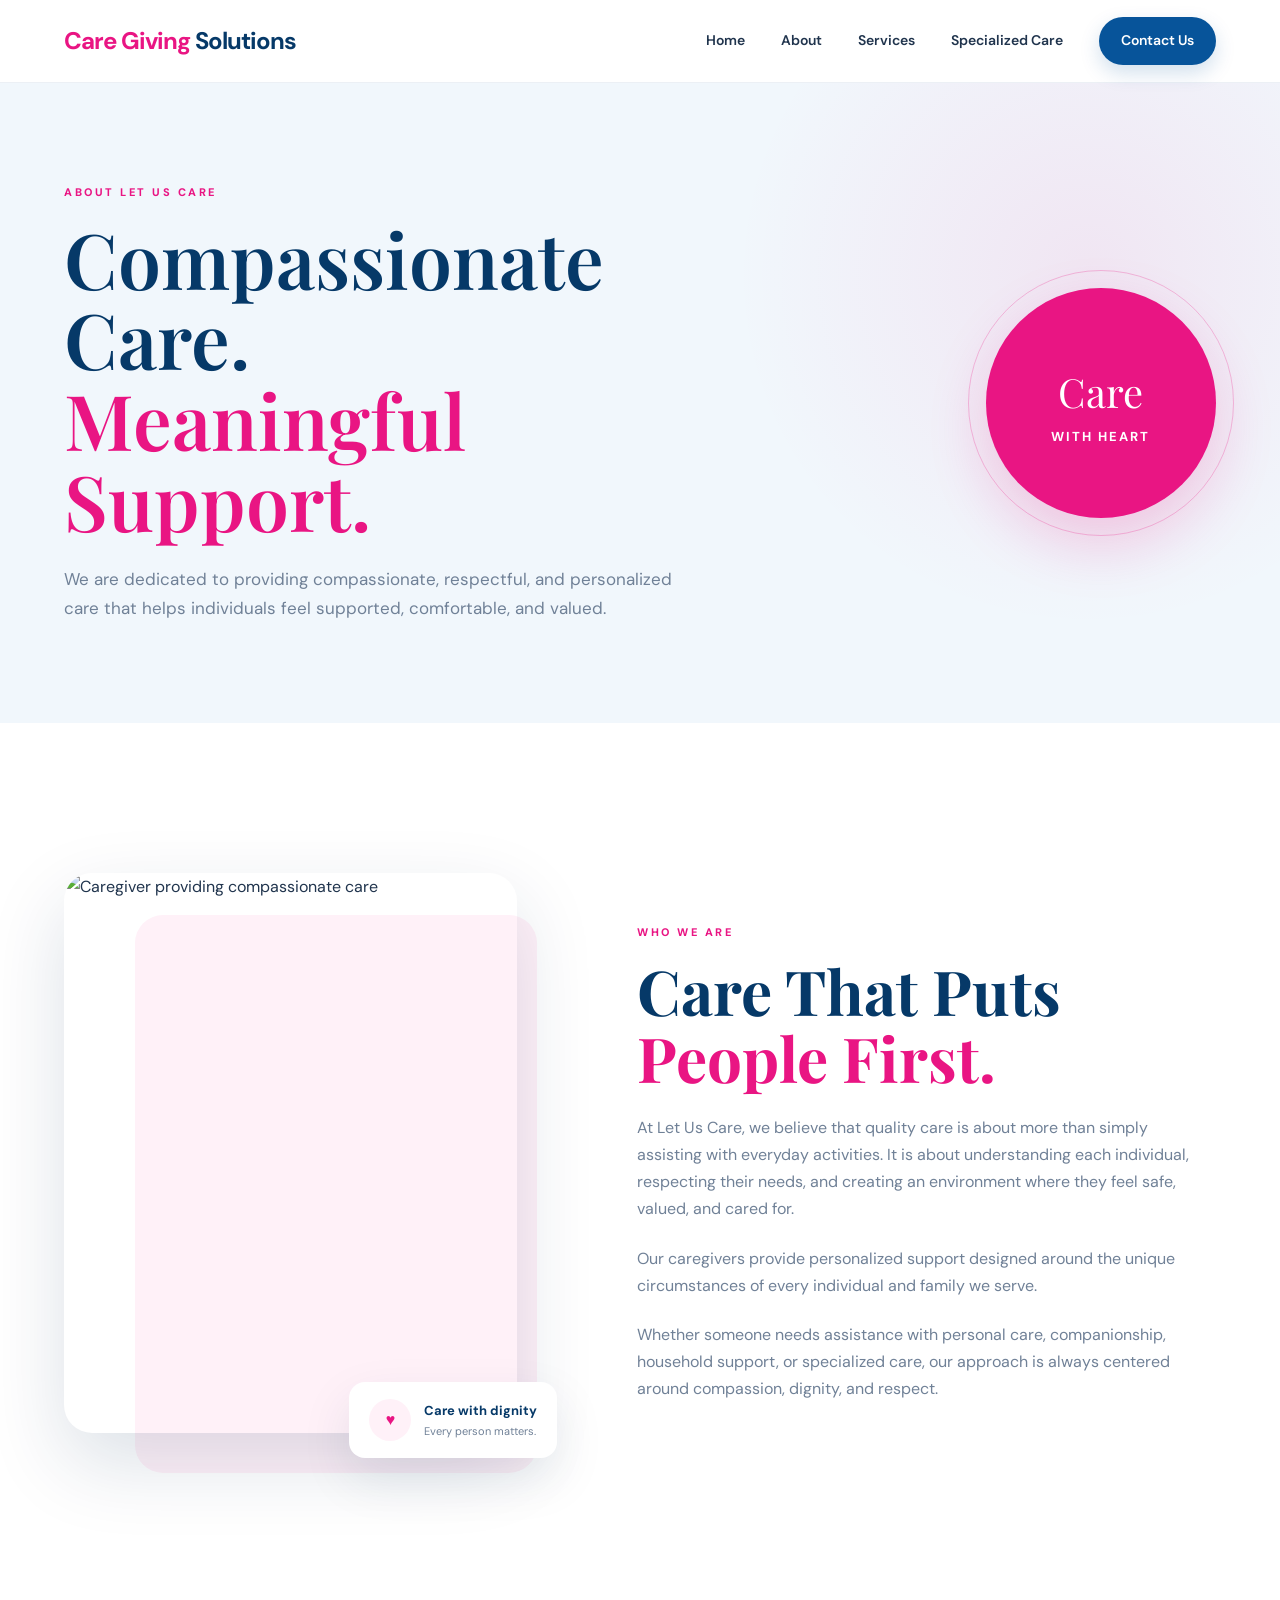
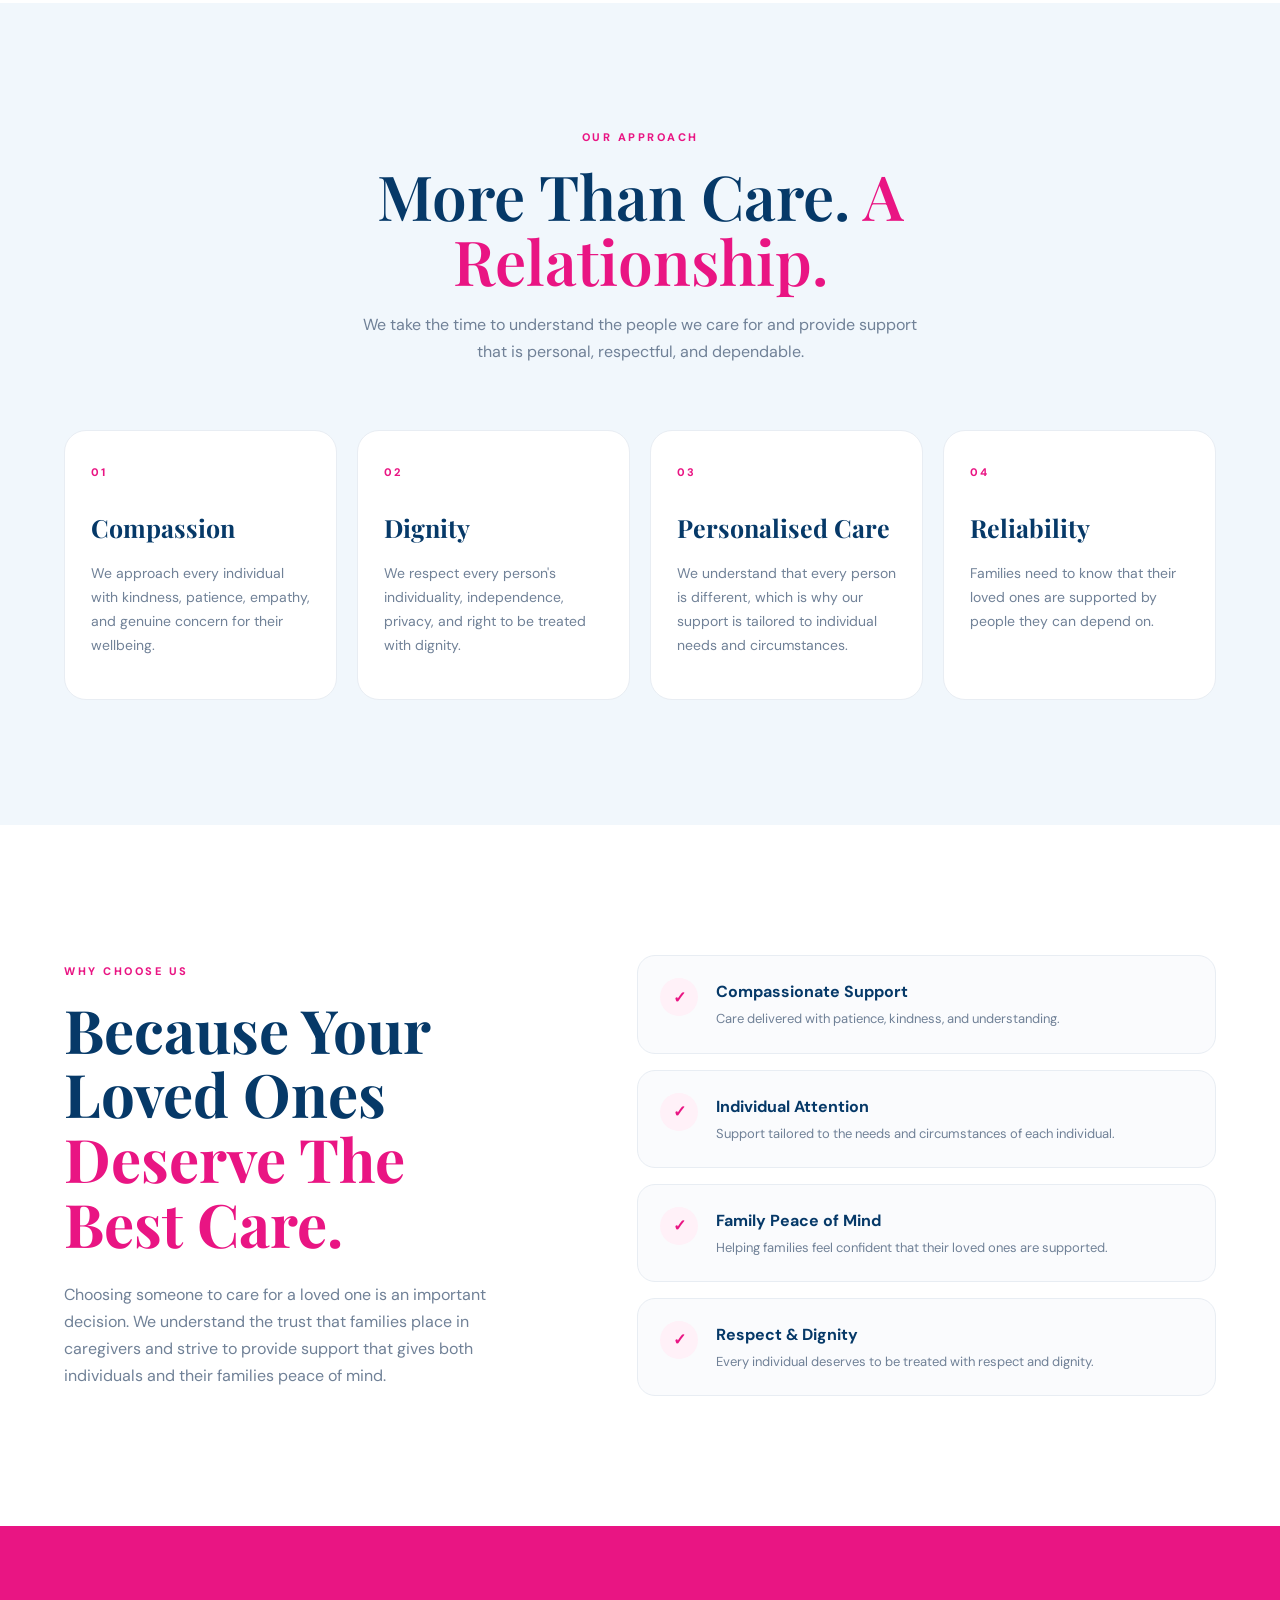
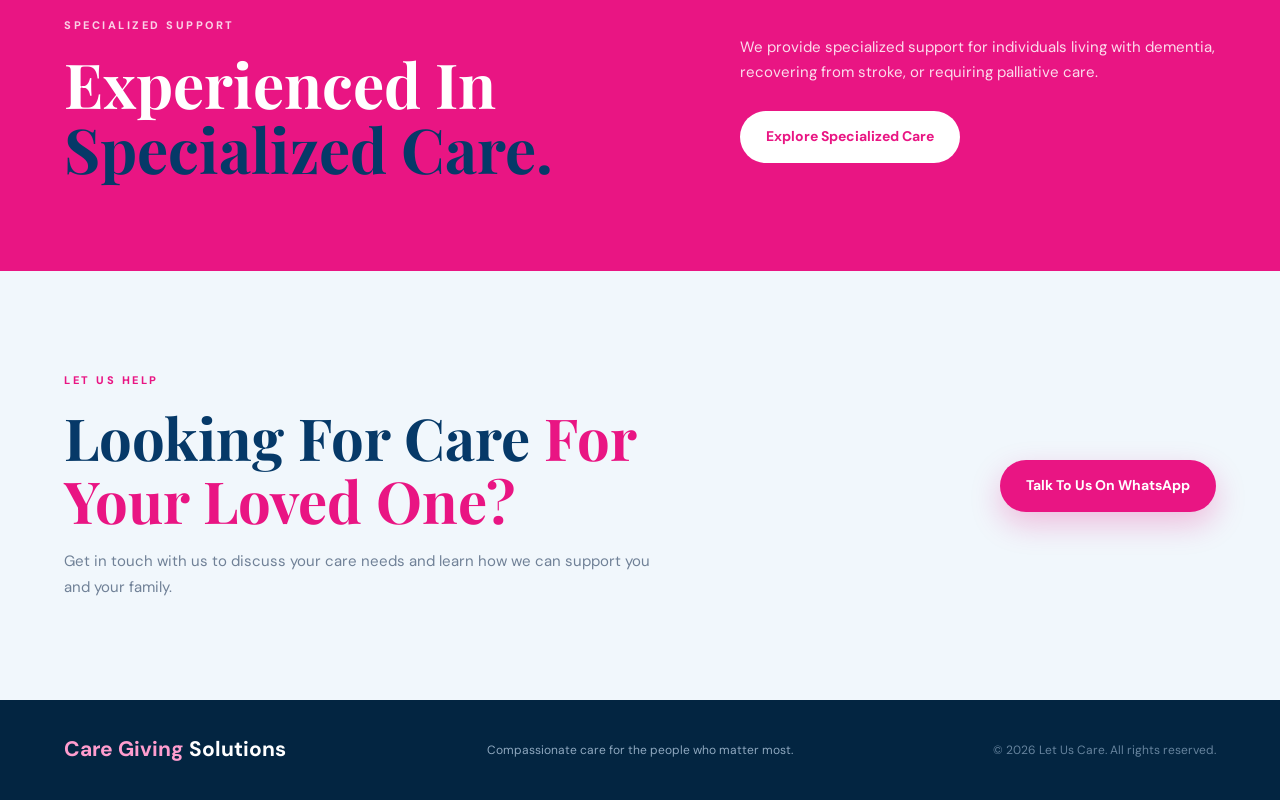
==== about.html @ 6cc299e1 "initial publish or create" ====
<!DOCTYPE html>

<html lang="en">

<head>
    <meta charset="UTF-8">
    <meta name="viewport" content="width=device-width, initial-scale=1.0">
    <title>About Us | Let Us Care</title>

    <meta name="description"
        content="Learn more about Let Us Care and our compassionate approach to caregiver services in Ballito and surrounding areas.">

    <link rel="stylesheet" href="style.css">

</head>

<body>
    <header class="navbar">
        <div class="container nav-container">
    
            <a href="#" class="logo">
                <span>Care Giving</span> Solutions
            </a>
            <nav class="nav-links">
                <a href="index.html">Home</a>
                <a href="about.html">About</a>
                <a href="services.html">Services</a>
                <a href="#specialized-care">Specialized Care</a>
                <a href="#contact" class="nav-contact">Contact Us</a>
            </nav>
        </div>
    </header>


    <main>

        <section class="page-hero">

            <div class="container page-hero-container">

                <div class="page-hero-content">

                    <p class="section-label">
                        ABOUT LET US CARE
                    </p>

                    <h1>
                        Compassionate Care.
                        <span>Meaningful Support.</span>
                    </h1>

                    <p>
                        We are dedicated to providing compassionate,
                        respectful, and personalized care that helps
                        individuals feel supported, comfortable, and valued.
                    </p>

                </div>

                <div class="page-hero-accent">
                    <span>Care</span>
                    <strong>With Heart</strong>
                </div>

            </div>

        </section>


        <section class="about-story">

            <div class="container about-story-container">

                <div class="about-story-image">

                    <div class="about-image-decoration"></div>

                    <img src="images/caregiver.jpg" alt="Caregiver providing compassionate care">

                    <div class="about-image-card">
                        <span>♥</span>

                        <div>
                            <strong>Care with dignity</strong>
                            <small>Every person matters.</small>
                        </div>
                    </div>

                </div>


                <div class="about-story-content">

                    <p class="section-label">
                        WHO WE ARE
                    </p>

                    <h2>
                        Care That Puts
                        <span>People First.</span>
                    </h2>

                    <p>
                        At Let Us Care, we believe that quality care is about
                        more than simply assisting with everyday activities.
                        It is about understanding each individual, respecting
                        their needs, and creating an environment where they
                        feel safe, valued, and cared for.
                    </p>

                    <p>
                        Our caregivers provide personalized support designed
                        around the unique circumstances of every individual
                        and family we serve.
                    </p>

                    <p>
                        Whether someone needs assistance with personal care,
                        companionship, household support, or specialized
                        care, our approach is always centered around
                        compassion, dignity, and respect.
                    </p>

                </div>

            </div>

        </section>


        <section class="care-approach">

            <div class="container">

                <div class="section-title">

                    <p class="section-label">
                        OUR APPROACH
                    </p>

                    <h2>
                        More Than Care.
                        <span>A Relationship.</span>
                    </h2>

                    <p>
                        We take the time to understand the people we care for
                        and provide support that is personal, respectful, and
                        dependable.
                    </p>

                </div>


                <div class="values-grid">

                    <article class="value-card">

                        <div class="value-number">
                            01
                        </div>

                        <h3>
                            Compassion
                        </h3>

                        <p>
                            We approach every individual with kindness,
                            patience, empathy, and genuine concern for
                            their wellbeing.
                        </p>

                    </article>


                    <article class="value-card">

                        <div class="value-number">
                            02
                        </div>

                        <h3>
                            Dignity
                        </h3>

                        <p>
                            We respect every person's individuality,
                            independence, privacy, and right to be treated
                            with dignity.
                        </p>

                    </article>


                    <article class="value-card">

                        <div class="value-number">
                            03
                        </div>

                        <h3>
                            Personalised Care
                        </h3>

                        <p>
                            We understand that every person is different,
                            which is why our support is tailored to
                            individual needs and circumstances.
                        </p>

                    </article>


                    <article class="value-card">

                        <div class="value-number">
                            04
                        </div>

                        <h3>
                            Reliability
                        </h3>

                        <p>
                            Families need to know that their loved ones
                            are supported by people they can depend on.
                        </p>

                    </article>

                </div>

            </div>

        </section>


        <section class="why-us">

            <div class="container why-us-container">

                <div class="why-us-content">

                    <p class="section-label">
                        WHY CHOOSE US
                    </p>

                    <h2>
                        Because Your Loved Ones
                        <span>Deserve The Best Care.</span>
                    </h2>

                    <p>
                        Choosing someone to care for a loved one is an
                        important decision. We understand the trust that
                        families place in caregivers and strive to provide
                        support that gives both individuals and their
                        families peace of mind.
                    </p>

                </div>


                <div class="benefits-list">

                    <div class="benefit-item">

                        <span class="benefit-check">✓</span>

                        <div>
                            <h3>
                                Compassionate Support
                            </h3>

                            <p>
                                Care delivered with patience, kindness,
                                and understanding.
                            </p>
                        </div>

                    </div>


                    <div class="benefit-item">

                        <span class="benefit-check">✓</span>

                        <div>
                            <h3>
                                Individual Attention
                            </h3>

                            <p>
                                Support tailored to the needs and
                                circumstances of each individual.
                            </p>
                        </div>

                    </div>


                    <div class="benefit-item">

                        <span class="benefit-check">✓</span>

                        <div>
                            <h3>
                                Family Peace of Mind
                            </h3>

                            <p>
                                Helping families feel confident that
                                their loved ones are supported.
                            </p>
                        </div>

                    </div>


                    <div class="benefit-item">

                        <span class="benefit-check">✓</span>

                        <div>
                            <h3>
                                Respect & Dignity
                            </h3>

                            <p>
                                Every individual deserves to be treated
                                with respect and dignity.
                            </p>
                        </div>

                    </div>

                </div>

            </div>

        </section>


        <section class="about-specialized">

            <div class="container about-specialized-container">

                <div>

                    <p class="section-label">
                        SPECIALIZED SUPPORT
                    </p>

                    <h2>
                        Experienced In
                        <span>Specialized Care.</span>
                    </h2>

                </div>

                <div>

                    <p>
                        We provide specialized support for individuals
                        living with dementia, recovering from stroke,
                        or requiring palliative care.
                    </p>

                    <a href="specialized-care.html" class="btn btn-primary">
                        Explore Specialized Care
                    </a>

                </div>

            </div>

        </section>


        <section class="about-cta">

            <div class="container about-cta-container">

                <div>

                    <p class="section-label">
                        LET US HELP
                    </p>

                    <h2>
                        Looking For Care
                        <span>For Your Loved One?</span>
                    </h2>

                    <p>
                        Get in touch with us to discuss your care needs
                        and learn how we can support you and your family.
                    </p>

                </div>

                <a href="https://wa.me/277604362091" class="btn btn-primary" target="_blank" rel="noopener noreferrer">
                    Talk To Us On WhatsApp
                </a>

            </div>

        </section>

    </main>


    <footer class="footer">

        <div class="container footer-container">

            <div class="footer-logo">
                <span>Care Giving</span> Solutions
            </div>

            <p>
                Compassionate care for the people who matter most.
            </p>

            <p class="copyright">
                © 2026 Let Us Care. All rights reserved.
            </p>

        </div>

    </footer>

</body>

</html>
---- style.css ----
@import url('https://fonts.googleapis.com/css2?family=DM+Sans:wght@400;500;600;700&family=Playfair+Display:wght@500;600;700&display=swap');

:root {
--pink: #e91583;
--pink-dark: #c90d6c;
--pink-soft: #fff1f8;
--blue: #07549a;
--blue-dark: #063968;
--blue-deep: #042d52;
--blue-soft: #f1f7fc;
--white: #ffffff;
--off-white: #fafbfd;
--text: #20344d;
--muted: #708197;
--border: #e8edf3;
--shadow-sm: 0 10px 30px rgba(4, 45, 82, 0.07);
--shadow-md: 0 20px 50px rgba(4, 45, 82, 0.10);
--shadow-lg: 0 30px 80px rgba(4, 45, 82, 0.14);
}

* {
  margin: 0;
  padding: 0;
  box-sizing: border-box;
  }

html {
scroll-behavior: smooth;
}

body {
font-family: "DM Sans", sans-serif;
background: var(--white);
color: var(--text);
line-height: 1.7;
overflow-x: hidden;
}

a {
color: inherit;
text-decoration: none;
}

img {
display: block;
width: 100%;
}

.container {
width: min(1180px, 90%);
margin: auto;
}

.navbar {
position: sticky;
top: 0;
z-index: 1000;
background: rgba(255, 255, 255, 0.94);
backdrop-filter: blur(18px);
-webkit-backdrop-filter: blur(18px);
border-bottom: 1px solid rgba(232, 237, 243, 0.8);
}

.nav-container {
height: 82px;
display: flex;
align-items: center;
justify-content: space-between;
}

.logo {
font-size: 24px;
font-weight: 700;
letter-spacing: -1px;
color: var(--blue-dark);
}

.logo span {
color: var(--pink);
}

.nav-links {
display: flex;
align-items: center;
gap: 36px;
}

.nav-links a {
position: relative;
font-size: 14px;
font-weight: 600;
color: var(--text);
transition: 0.3s ease;
}

.nav-links a:not(.nav-contact)::after {
content: "";
position: absolute;
left: 0;
bottom: -7px;
width: 0;
height: 2px;
background: var(--pink);
transition: width 0.3s ease;
}

.nav-links a:not(.nav-contact):hover {
color: var(--pink);
}

.nav-links a:not(.nav-contact):hover::after {
width: 100%;
}

.nav-contact {
padding: 12px 22px;
color: var(--white) !important;
background: var(--blue);
border-radius: 50px;
box-shadow: 0 8px 20px rgba(7, 84, 154, 0.18);
transition: 0.3s ease;
}

.nav-contact:hover {
background: var(--pink);
transform: translateY(-2px);
}

.hero {
position: relative;
padding: 105px 0 125px;
background:
radial-gradient(
circle at 85% 20%,
rgba(233, 21, 131, 0.07),
transparent 30%
),
linear-gradient(
135deg,
#ffffff 0%,
#ffffff 60%,
#f7fbff 100%
);
overflow: hidden;
}

.hero::before {
content: "";
position: absolute;
width: 500px;
height: 500px;
right: -250px;
top: 100px;
border-radius: 50%;
border: 1px solid rgba(7, 84, 154, 0.08);
}

.hero-container {
display: grid;
grid-template-columns: 1.02fr 0.98fr;
align-items: center;
gap: 85px;
}

.hero-label {
display: inline-flex;
align-items: center;
gap: 10px;
margin-bottom: 25px;
color: var(--pink);
font-size: 11px;
font-weight: 700;
letter-spacing: 2.5px;
}

.hero-label::before {
content: "";
width: 35px;
height: 2px;
background: var(--pink);
}

.hero h1 {
font-family: "Playfair Display", serif;
font-size: clamp(70px, 8vw, 105px);
font-weight: 600;
line-height: 0.92;
letter-spacing: -4px;
color: var(--blue-dark);
}

.hero h1 span {
color: var(--pink);
}

.hero h2 {
margin-top: 22px;
font-size: clamp(24px, 3vw, 38px);
font-weight: 600;
line-height: 1.15;
letter-spacing: 1px;
color: var(--blue);
}

.hero-description {
max-width: 560px;
margin-top: 28px;
font-size: 17px;
color: var(--muted);
}

.specialized-intro {
max-width: 600px;
margin-top: 20px;
font-size: 16px;
color: var(--blue);
}

.specialized-intro strong {
color: var(--pink);
}

.hero-buttons {
display: flex;
align-items: center;
gap: 14px;
margin-top: 34px;
}

.btn {
display: inline-flex;
align-items: center;
justify-content: center;
min-height: 52px;
padding: 0 26px;
border-radius: 50px;
font-size: 14px;
font-weight: 700;
transition: all 0.3s ease;
}

.btn-primary {
color: var(--white);
background: var(--pink);
box-shadow: 0 12px 30px rgba(233, 21, 131, 0.25);
}

.btn-primary:hover {
background: var(--pink-dark);
transform: translateY(-3px);
box-shadow: 0 18px 35px rgba(233, 21, 131, 0.28);
}

.btn-secondary {
color: var(--blue);
border: 1px solid rgba(7, 84, 154, 0.25);
background: rgba(255, 255, 255, 0.8);
}

.btn-secondary:hover {
color: var(--white);
background: var(--blue);
border-color: var(--blue);
transform: translateY(-3px);
}

.hero-image {
position: relative;
padding: 15px 15px 45px 35px;
}

.hero-image::before {
content: "";
position: absolute;
right: -15px;
bottom: 5px;
width: 85%;
height: 90%;
border-radius: 35px;
background: var(--pink-soft);
z-index: 0;
}

.hero-image::after {
content: "";
position: absolute;
left: 5px;
top: 20px;
width: 100px;
height: 100px;
border-radius: 50%;
border: 20px solid rgba(7, 84, 154, 0.08);
z-index: 0;
}

.hero-image img {
position: relative;
z-index: 2;
height: 570px;
object-fit: cover;
border-radius: 28px;
box-shadow: var(--shadow-lg);
}

.experience-card {
position: absolute;
z-index: 5;
left: -5px;
bottom: 15px;
display: flex;
align-items: center;
gap: 14px;
padding: 18px 22px;
background: rgba(255, 255, 255, 0.97);
border-radius: 16px;
box-shadow: var(--shadow-md);
border: 1px solid rgba(255, 255, 255, 0.8);
}

.experience-card .heart {
width: 44px;
height: 44px;
display: flex;
align-items: center;
justify-content: center;
border-radius: 50%;
color: var(--pink);
background: var(--pink-soft);
font-size: 18px;
}

.experience-card strong {
display: block;
color: var(--blue-dark);
font-size: 14px;
}

.experience-card small {
display: block;
color: var(--muted);
font-size: 12px;
}

.about {
padding: 125px 0;
background: var(--white);
}

.about-container {
display: grid;
grid-template-columns: 0.9fr 1.1fr;
gap: 100px;
align-items: center;
}

.section-label {
margin-bottom: 16px;
color: var(--pink);
font-size: 11px;
font-weight: 800;
letter-spacing: 2.5px;
}

.about h2 {
max-width: 500px;
font-family: "Playfair Display", serif;
font-size: clamp(38px, 4vw, 57px);
font-weight: 600;
line-height: 1.12;
color: var(--blue-dark);
}

.about h2 span {
color: var(--pink);
}

.about-text {
position: relative;
padding-left: 40px;
font-size: 17px;
color: var(--muted);
}

.about-text::before {
content: "";
position: absolute;
left: 0;
top: 5px;
width: 3px;
height: 90px;
border-radius: 5px;
background: linear-gradient(
var(--pink),
var(--blue)
);
}

.about-text p + p {
margin-top: 22px;
}

.services {
padding: 125px 0;
background: var(--blue-soft);
}

.section-title {
max-width: 680px;
margin: 0 auto 65px;
text-align: center;
}

.section-title h2 {
font-family: "Playfair Display", serif;
font-size: clamp(42px, 5vw, 62px);
font-weight: 600;
line-height: 1.05;
color: var(--blue-dark);
}

.section-title h2 span {
color: var(--pink);
}

.section-title > p:last-child {
max-width: 560px;
margin: 18px auto 0;
color: var(--muted);
}

.services-grid {
display: grid;
grid-template-columns: repeat(4, 1fr);
gap: 20px;
}

.service-card {
position: relative;
min-height: 300px;
padding: 34px 28px;
background: var(--white);
border-radius: 22px;
border: 1px solid var(--border);
overflow: hidden;
transition:
transform 0.35s ease,
box-shadow 0.35s ease;
}

.service-card::before {
content: "";
position: absolute;
left: 0;
top: 0;
width: 100%;
height: 4px;
background: var(--blue);
transform: scaleX(0);
transform-origin: left;
transition: transform 0.35s ease;
}

.service-card:hover {
transform: translateY(-8px);
box-shadow: var(--shadow-md);
}

.service-card:hover::before {
transform: scaleX(1);
}

.service-card.featured {
background: var(--blue-dark);
border-color: var(--blue-dark);
}

.service-card.featured::before {
background: var(--pink);
transform: scaleX(1);
}

.service-icon {
width: 48px;
height: 48px;
display: flex;
align-items: center;
justify-content: center;
margin-bottom: 25px;
border-radius: 14px;
background: var(--pink-soft);
color: var(--pink);
font-size: 19px;
font-weight: 800;
}

.service-card h3 {
margin-bottom: 14px;
font-size: 19px;
line-height: 1.3;
color: var(--blue);
}

.service-card.featured h3 {
color: var(--white);
}

.service-card p {
color: var(--muted);
font-size: 14px;
}

.service-card.featured p {
color: #cbd9e8;
}

.specialized-care {
padding: 130px 0;
background: var(--white);
}

.specialized-header {
max-width: 750px;
margin-bottom: 65px;
}

.specialized-header h2 {
font-family: "Playfair Display", serif;
font-size: clamp(48px, 6vw, 76px);
font-weight: 600;
line-height: 1;
color: var(--blue-dark);
}

.specialized-header h2 span {
color: var(--pink);
}

.specialized-header > p:last-child {
max-width: 600px;
margin-top: 18px;
color: var(--muted);
font-size: 16px;
}

.specialized-grid {
display: grid;
grid-template-columns: repeat(3, 1fr);
gap: 24px;
}

.specialized-card {
position: relative;
padding: 38px;
min-height: 310px;
border-radius: 24px;
background: var(--off-white);
border: 1px solid var(--border);
overflow: hidden;
transition: all 0.35s ease;
}

.specialized-card::after {
content: "";
position: absolute;
right: -70px;
bottom: -70px;
width: 150px;
height: 150px;
border-radius: 50%;
background: var(--pink-soft);
transition: 0.4s ease;
}

.specialized-card:hover {
transform: translateY(-8px);
background: var(--white);
border-color: rgba(233, 21, 131, 0.2);
box-shadow: var(--shadow-md);
}

.specialized-card:hover::after {
transform: scale(1.5);
}

.specialized-number {
position: relative;
z-index: 2;
margin-bottom: 30px;
color: var(--pink);
font-size: 11px;
font-weight: 800;
letter-spacing: 2px;
}

.specialized-card h3 {
position: relative;
z-index: 2;
margin-bottom: 15px;
font-family: "Playfair Display", serif;
font-size: 29px;
font-weight: 600;
color: var(--blue-dark);
}

.specialized-card p {
position: relative;
z-index: 2;
color: var(--muted);
font-size: 14px;
}

.service-area {
position: relative;
padding: 80px 0;
color: var(--white);
background: var(--pink);
overflow: hidden;
}

.service-area::before {
content: "";
position: absolute;
width: 450px;
height: 450px;
right: -180px;
top: -220px;
border-radius: 50%;
border: 1px solid rgba(255, 255, 255, 0.2);
}

.service-area-container {
position: relative;
z-index: 2;
display: flex;
align-items: center;
justify-content: space-between;
gap: 60px;
}

.service-area .section-label {
color: rgba(255, 255, 255, 0.8);
}

.service-area h2 {
font-family: "Playfair Display", serif;
font-size: clamp(42px, 5vw, 60px);
font-weight: 600;
line-height: 1;
}

.service-area h2 span {
color: var(--blue-dark);
}

.area-content {
display: flex;
align-items: center;
gap: 20px;
max-width: 540px;
}

.location-icon {
width: 58px;
height: 58px;
flex-shrink: 0;
display: flex;
align-items: center;
justify-content: center;
border-radius: 50%;
color: var(--pink);
background: var(--white);
font-size: 18px;
}

.area-content h3 {
font-size: 20px;
font-weight: 700;
}

.area-content p {
margin-top: 5px;
color: rgba(255, 255, 255, 0.82);
font-size: 14px;
}

.contact {
position: relative;
padding: 130px 0;
color: var(--white);
background:
radial-gradient(
circle at 90% 20%,
rgba(233, 21, 131, 0.15),
transparent 30%
),
var(--blue-dark);
overflow: hidden;
}

.contact::before {
content: "";
position: absolute;
width: 500px;
height: 500px;
left: -300px;
bottom: -300px;
border-radius: 50%;
border: 1px solid rgba(255, 255, 255, 0.08);
}

.contact-container {
position: relative;
z-index: 2;
display: grid;
grid-template-columns: 1fr 0.75fr;
gap: 100px;
align-items: center;
}

.contact .section-label {
color: #ff9dce;
}

.contact h2 {
max-width: 650px;
font-family: "Playfair Display", serif;
font-size: clamp(42px, 5vw, 68px);
font-weight: 600;
line-height: 1.05;
}

.contact h2 span {
color: #ff9dce;
}

.contact-content > p:last-child {
max-width: 560px;
margin-top: 24px;
color: #cbd9e8;
font-size: 16px;
}

.contact-details {
display: flex;
flex-direction: column;
gap: 14px;
}

.contact-item {
display: flex;
align-items: center;
gap: 18px;
padding: 20px;
border: 1px solid rgba(255, 255, 255, 0.12);
border-radius: 18px;
background: rgba(255, 255, 255, 0.05);
transition: all 0.3s ease;
}

.contact-item:hover {
background: rgba(255, 255, 255, 0.1);
transform: translateX(6px);
border-color: rgba(255, 255, 255, 0.2);
}

.contact-icon {
width: 48px;
height: 48px;
display: flex;
align-items: center;
justify-content: center;
flex-shrink: 0;
border-radius: 50%;
background: var(--pink);
color: var(--white);
font-size: 12px;
font-weight: 800;
}

.contact-item small {
display: block;
color: #94abc1;
font-size: 11px;
text-transform: uppercase;
letter-spacing: 1px;
}

.contact-item strong {
display: block;
margin-top: 3px;
color: var(--white);
font-size: 15px;
}

.footer {
padding: 32px 0;
background: #032541;
color: #8fa8bf;
}

.footer-container {
display: flex;
align-items: center;
justify-content: space-between;
gap: 20px;
flex-wrap: wrap;
}

.footer-logo {
font-size: 21px;
font-weight: 700;
color: var(--white);
}

.footer-logo span {
color: #ff9dce;
}

.footer p {
font-size: 12px;
}

.copyright {
color: #66839d;
}

@media (max-width: 1050px) {
.hero-container {
    grid-template-columns: 1fr;
    gap: 70px;
}

.hero-content {
    max-width: 760px;
}

.hero-image {
    max-width: 680px;
}

.services-grid {
    grid-template-columns: repeat(2, 1fr);
}

.contact-container {
    grid-template-columns: 1fr;
    gap: 55px;
}
}

@media (max-width: 700px) {
.container {
    width: 92%;
}

.nav-container {
    height: 72px;
}

.nav-links {
    display: none;
}

.hero {
    padding: 70px 0 85px;
}

.hero h1 {
    font-size: 62px;
    letter-spacing: -3px;
}

.hero h2 {
    font-size: 25px;
}

.hero-description {
    font-size: 15px;
}

.specialized-intro {
    font-size: 14px;
}

.hero-buttons {
    flex-direction: column;
    align-items: stretch;
}

.btn {
    width: 100%;
}

.hero-image {
    padding: 10px 8px 35px;
}

.hero-image img {
    height: 410px;
    border-radius: 22px;
}

.hero-image::before {
    right: -5px;
    bottom: 0;
}

.experience-card {
    left: 10px;
    bottom: 5px;
}

.about,
.services,
.specialized-care {
    padding: 85px 0;
}

.about-container {
    grid-template-columns: 1fr;
    gap: 40px;
}

.about-text {
    padding-left: 25px;
    font-size: 15px;
}

.services-grid {
    grid-template-columns: 1fr;
}

.service-card {
    min-height: auto;
}

.specialized-grid {
    grid-template-columns: 1fr;
}

.specialized-card {
    min-height: auto;
    padding: 30px;
}

.service-area {
    padding: 70px 0;
}

.service-area-container {
    flex-direction: column;
    align-items: flex-start;
    gap: 35px;
}

.contact {
    padding: 90px 0;
}

.footer-container {
    flex-direction: column;
    align-items: flex-start;
}

}

@media (max-width: 430px) {

.hero h1 {
    font-size: 54px;
}

.hero h2 {
    font-size: 23px;
}

.hero-image img {
    height: 350px;
}

.experience-card {
    right: 10px;
    padding: 14px;
}

.experience-card .heart {
    width: 38px;
    height: 38px;
}
.contact h2 {
    font-size: 42px;
}
}
.page-hero {
position: relative;
padding: 100px 0;
background:
radial-gradient(
circle at 85% 30%,
rgba(233, 21, 131, 0.08),
transparent 30%
),
var(--blue-soft);
overflow: hidden;
}

.page-hero-container {
display: grid;
grid-template-columns: 1.3fr 0.7fr;
align-items: center;
gap: 80px;
}

.page-hero-content {
max-width: 760px;
}

.page-hero h1 {
font-family: "Playfair Display", serif;
font-size: clamp(48px, 6vw, 78px);
font-weight: 600;
line-height: 1.05;
color: var(--blue-dark);
}

.page-hero h1 span {
display: block;
color: var(--pink);
}

.page-hero-content > p:last-child {
max-width: 620px;
margin-top: 25px;
color: var(--muted);
font-size: 17px;
}

.page-hero-accent {
position: relative;
width: 230px;
height: 230px;
margin-left: auto;
display: flex;
flex-direction: column;
align-items: center;
justify-content: center;
border-radius: 50%;
background: var(--pink);
color: var(--white);
box-shadow: 0 25px 60px rgba(233, 21, 131, 0.2);
}

.page-hero-accent::before {
content: "";
position: absolute;
inset: -18px;
border: 1px solid rgba(233, 21, 131, 0.25);
border-radius: 50%;
}

.page-hero-accent span {
font-family: "Playfair Display", serif;
font-size: 40px;
}

.page-hero-accent strong {
font-size: 13px;
letter-spacing: 2px;
text-transform: uppercase;
}

/* ABOUT STORY */

.about-story {
padding: 130px 0;
}

.about-story-container {
display: grid;
grid-template-columns: 0.9fr 1.1fr;
align-items: center;
gap: 100px;
}

.about-story-image {
position: relative;
padding: 20px 20px 40px 0;
}

.about-story-image img {
position: relative;
z-index: 2;
height: 560px;
object-fit: cover;
border-radius: 28px;
box-shadow: var(--shadow-lg);
}
.about-image-decoration {
position: absolute;
width: 85%;
height: 90%;
right: 0;
bottom: 0;
border-radius: 28px;
background: var(--pink-soft);
}
.about-image-card {
position: absolute;
z-index: 4;
right: -20px;
bottom: 15px;
display: flex;
align-items: center;
gap: 13px;
padding: 17px 20px;
background: var(--white);
border-radius: 16px;
box-shadow: var(--shadow-md);
}
.about-image-card > span {
width: 42px;
height: 42px;
display: flex;
align-items: center;
justify-content: center;
border-radius: 50%;
color: var(--pink);
background: var(--pink-soft);
}
.about-image-card strong,
.about-image-card small {
display: block;
}
.about-image-card strong {
color: var(--blue-dark);
font-size: 13px;
}
.about-image-card small {
color: var(--muted);
font-size: 11px;
}
.about-story-content h2 {
max-width: 600px;
font-family: "Playfair Display", serif;
font-size: clamp(42px, 5vw, 62px);
line-height: 1.08;
color: var(--blue-dark);
}
.about-story-content h2 span {
color: var(--pink);
}
.about-story-content > p:not(.section-label) {
max-width: 620px;
margin-top: 22px;
color: var(--muted);
font-size: 16px;
}

/* CARE APPROACH */

.care-approach {
padding: 125px 0;
background: var(--blue-soft);
}
.values-grid {
display: grid;
grid-template-columns: repeat(4, 1fr);
gap: 20px;
}
.value-card {
position: relative;
padding: 32px 26px;
min-height: 270px;
background: var(--white);
border-radius: 22px;
border: 1px solid var(--border);
transition: 0.35s ease;
}
.value-card:hover {
transform: translateY(-7px);
box-shadow: var(--shadow-md);
border-color: rgba(233, 21, 131, 0.2);
}
.value-number {
margin-bottom: 25px;
color: var(--pink);
font-size: 11px;
font-weight: 800;
letter-spacing: 2px;
}
.value-card h3 {
margin-bottom: 13px;
font-family: "Playfair Display", serif;
font-size: 25px;
color: var(--blue-dark);
}
.value-card p {
color: var(--muted);
font-size: 14px;
}
/* WHY US */

.why-us {
padding: 130px 0;
}

.why-us-container {
display: grid;
grid-template-columns: 0.9fr 1.1fr;
gap: 100px;
align-items: center;
}
.why-us-content h2 {
max-width: 580px;
font-family: "Playfair Display", serif;
font-size: clamp(40px, 5vw, 60px);
line-height: 1.08;
color: var(--blue-dark);
}
.why-us-content h2 span {
color: var(--pink);
}
.why-us-content > p:last-child {
max-width: 560px;
margin-top: 25px;
color: var(--muted);
font-size: 16px;
}
.benefits-list {
display: flex;
flex-direction: column;
gap: 16px;
}
.benefit-item {
display: flex;
align-items: flex-start;
gap: 18px;
padding: 22px;
border-radius: 18px;
background: var(--off-white);
border: 1px solid var(--border);
transition: 0.3s ease;
}
.benefit-item:hover {
transform: translateX(6px);
border-color: rgba(233, 21, 131, 0.2);
background: var(--white);
box-shadow: var(--shadow-sm);
}
.benefit-check {
width: 38px;
height: 38px;
flex-shrink: 0;
display: flex;
align-items: center;
justify-content: center;
border-radius: 50%;
background: var(--pink-soft);
color: var(--pink);
font-weight: 800;
}
.benefit-item h3 {
color: var(--blue-dark);
font-size: 16px;
}
.benefit-item p {
margin-top: 3px;
color: var(--muted);
font-size: 13px;
}
/* SPECIALIZED CTA */
.about-specialized {
padding: 90px 0;
background: var(--pink);
color: var(--white);
}
.about-specialized-container {
display: grid;
grid-template-columns: 1fr 0.8fr;
gap: 80px;
align-items: center;
}
.about-specialized .section-label {
color: rgba(255, 255, 255, 0.8);
}

.about-specialized h2 {
max-width: 650px;
font-family: "Playfair Display", serif;
font-size: clamp(42px, 5vw, 62px);
line-height: 1.05;
}
.about-specialized h2 span {
color: var(--blue-dark);
}
.about-specialized-container > div:last-child > p {
margin-bottom: 25px;
color: rgba(255, 255, 255, 0.85);
font-size: 15px;
}
.about-specialized .btn-primary {
background: var(--white);
color: var(--pink);
box-shadow: none;
}
.about-specialized .btn-primary:hover {
background: var(--blue-dark);
color: var(--white);
}
/* FINAL CTA */
.about-cta {
padding: 100px 0;
background: var(--blue-soft);
}

.about-cta-container {
display: flex;
align-items: center;
justify-content: space-between;
gap: 50px;
}
.about-cta h2 {
max-width: 700px;
font-family: "Playfair Display", serif;
font-size: clamp(40px, 5vw, 58px);
line-height: 1.08;
color: var(--blue-dark);
}
.about-cta h2 span {
color: var(--pink);
}
.about-cta p:not(.section-label) {
max-width: 600px;
margin-top: 18px;
color: var(--muted);
font-size: 15px;
}

@media (max-width: 1050px) {
.page-hero-container {
    grid-template-columns: 1fr;
    gap: 50px;
}

.page-hero-accent {
    margin-left: 0;
}

.about-story-container,
.why-us-container {
    grid-template-columns: 1fr;
    gap: 60px;
}

.about-story-image {
    max-width: 650px;
}

.values-grid {
    grid-template-columns: repeat(2, 1fr);
}

.about-specialized-container {
    grid-template-columns: 1fr;
    gap: 40px;
}
}

@media (max-width: 700px) {
.page-hero {
    padding: 75px 0;
}

.page-hero h1 {
    font-size: 48px;
}

.page-hero-accent {
    width: 180px;
    height: 180px;
}

.page-hero-accent span {
    font-size: 32px;
}

.about-story,
.care-approach,
.why-us {
    padding: 85px 0;
}

.about-story-image {
    padding-right: 8px;
}

.about-story-image img {
    height: 400px;
    border-radius: 22px;
}

.about-image-card {
    right: 0;
    bottom: 5px;
}

.values-grid {
    grid-template-columns: 1fr;
}

.value-card {
    min-height: auto;
}

.about-specialized {
    padding: 75px 0;
}

.about-cta {
    padding: 75px 0;
}

.about-cta-container {
    flex-direction: column;
    align-items: flex-start;
}

.about-cta .btn {
    width: auto;
}
}

@media (max-width: 430px) {
    .page-hero h1 {
    font-size: 42px;
}
.about-story-content h2,
.why-us-content h2 {
    font-size: 40px;
}

.about-specialized h2 {
    font-size: 40px;
}

.about-cta h2 {
    font-size: 38px;
}

.about-image-card {
    left: 15px;
    right: 15px;
}

}
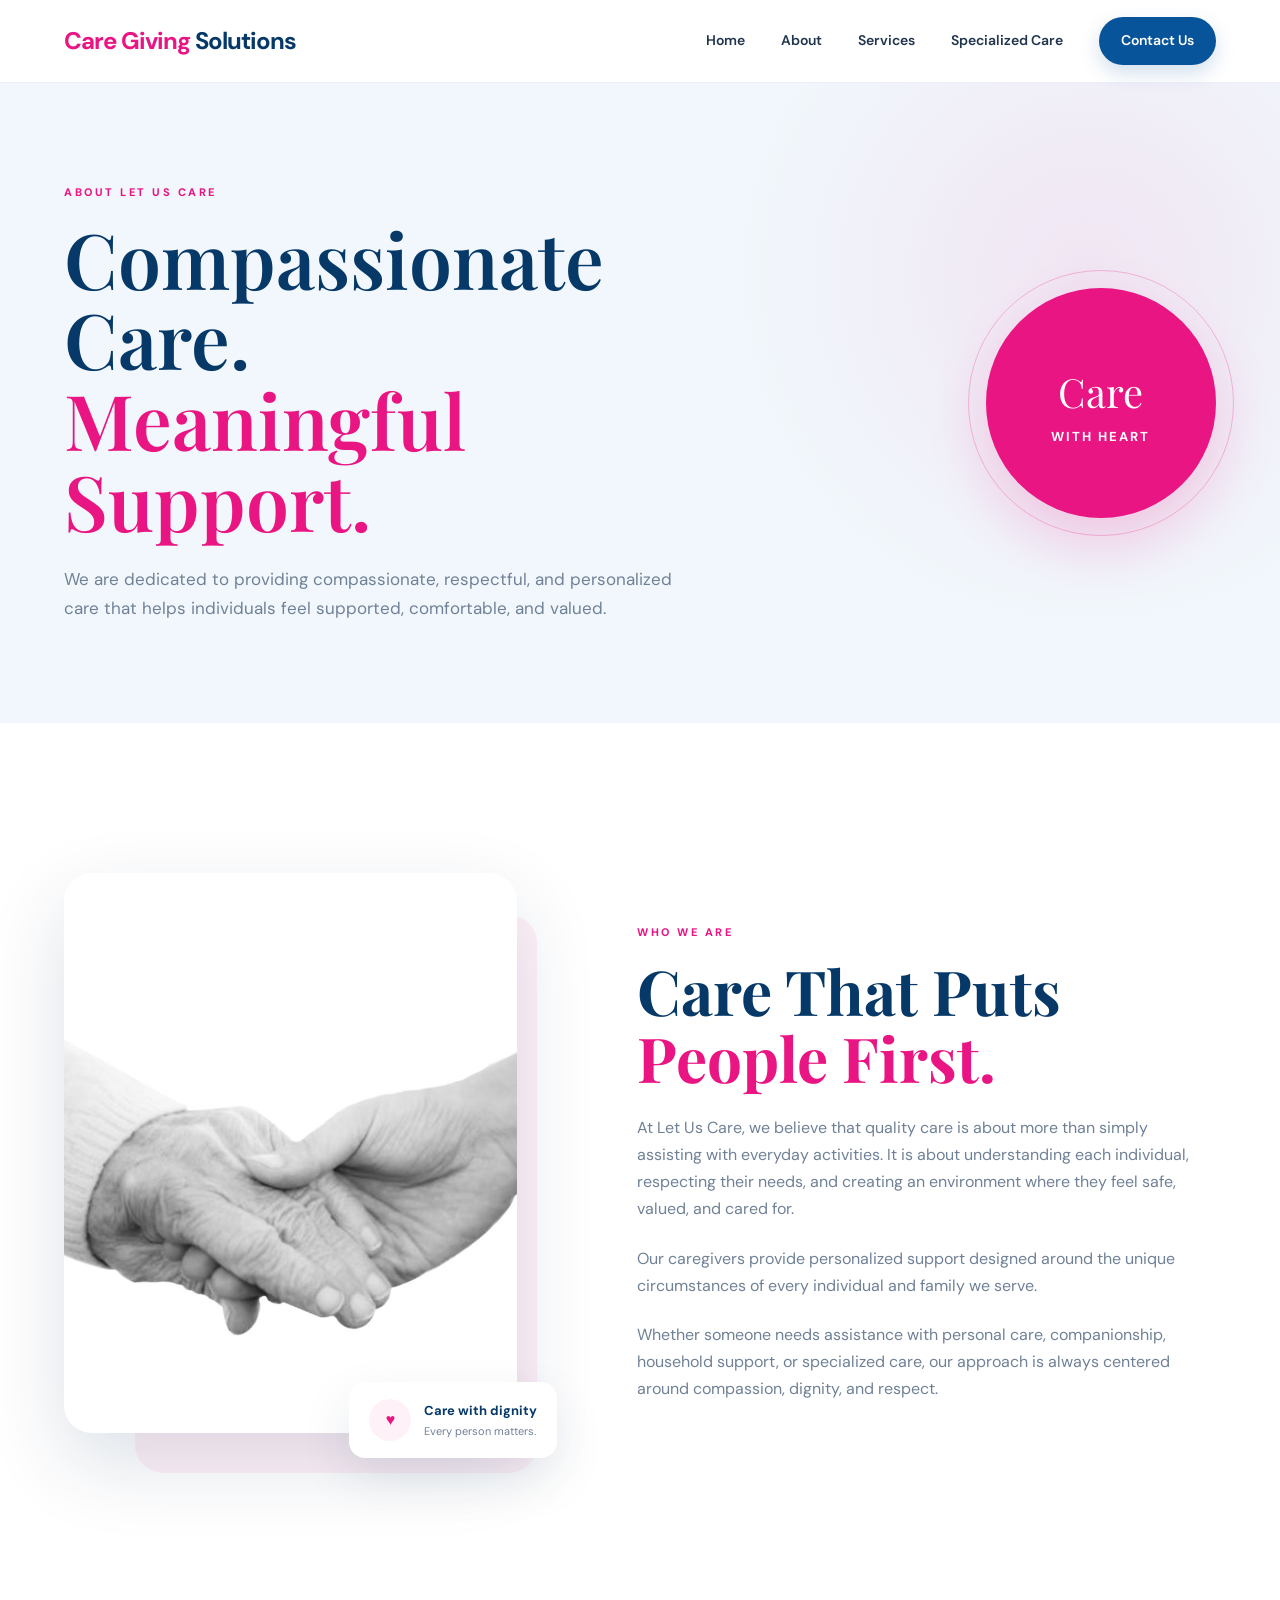
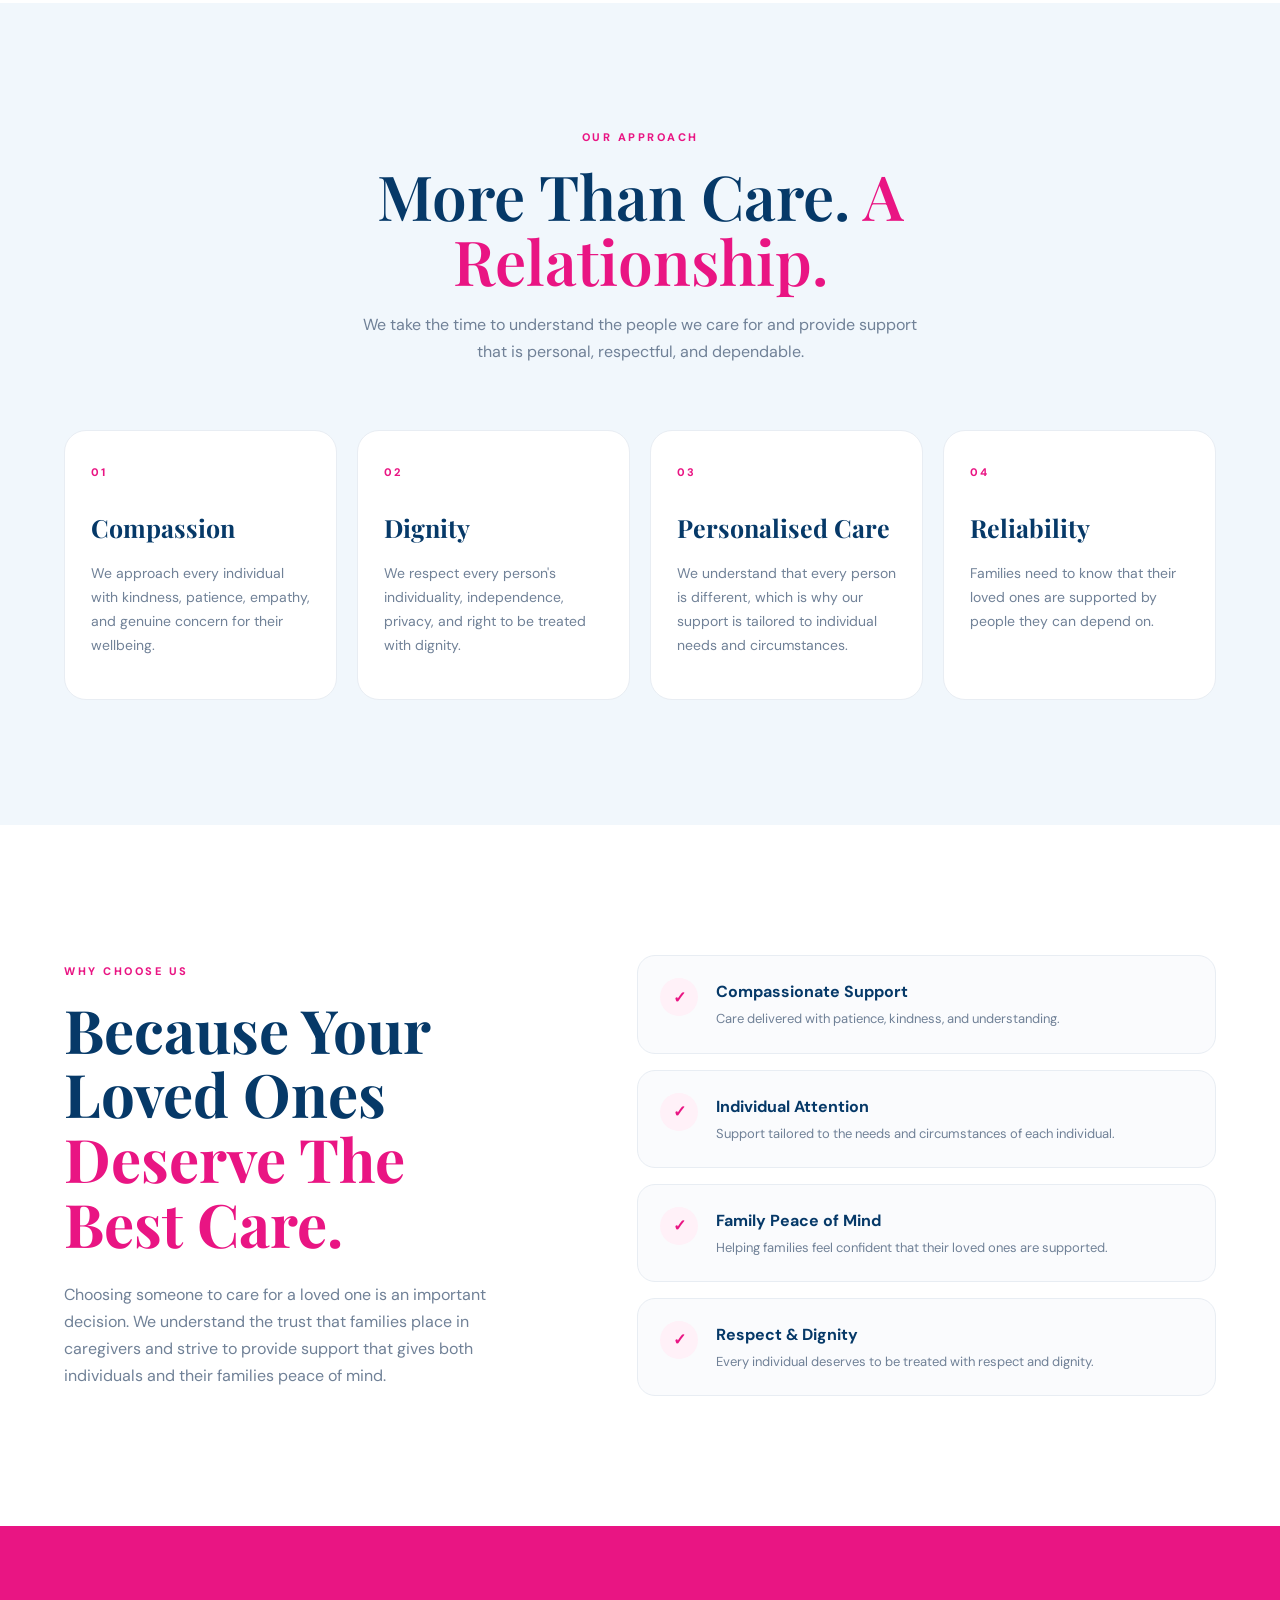
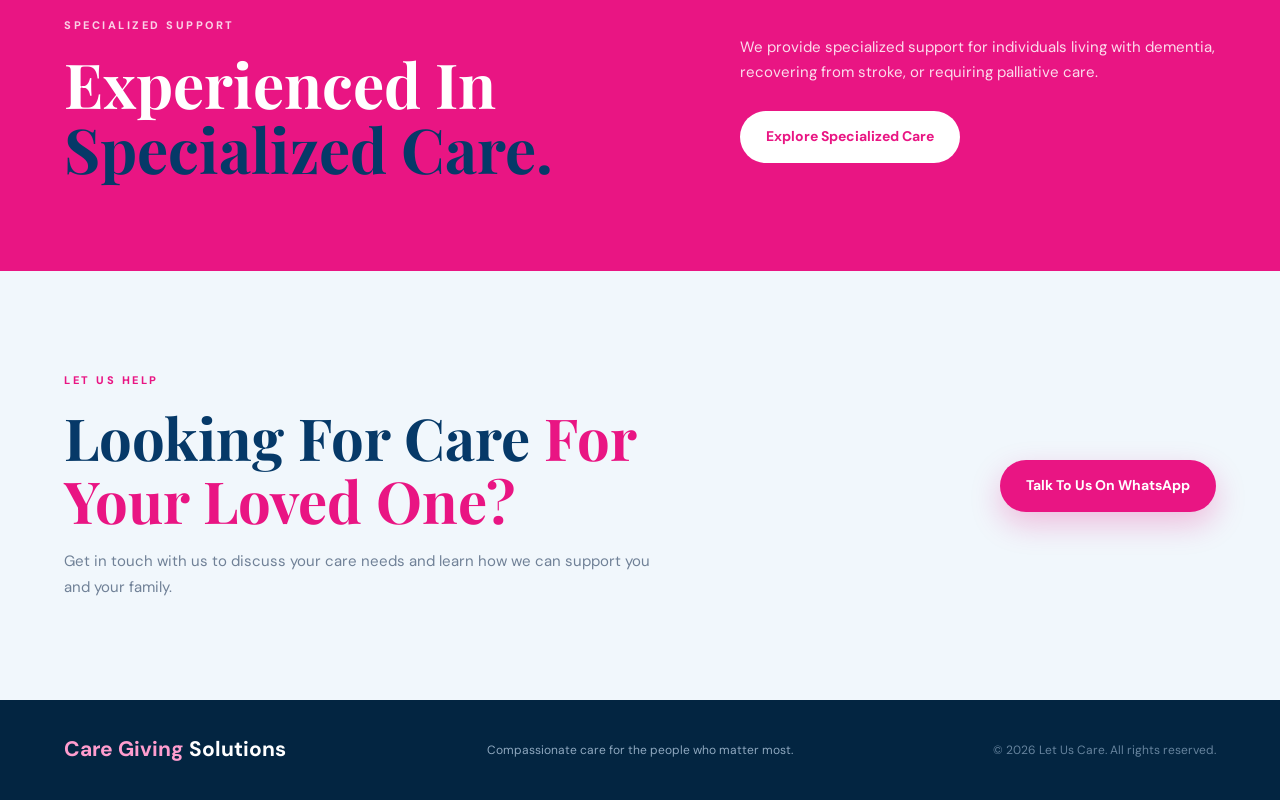
==== commit 52f61985: "about & home update" ====
--- a/about.html
+++ b/about.html
@@ -75,7 +75,7 @@
 
                     <div class="about-image-decoration"></div>
 
-                    <img src="images/caregiver.jpg" alt="Caregiver providing compassionate care">
+                    <img src="images/img-4.jpeg" alt="Caregiver providing compassionate care">
 
                     <div class="about-image-card">
                         <span>♥</span>
--- a/style.css
+++ b/style.css
@@ -161,7 +161,6 @@
 align-items: center;
 gap: 85px;
 }
-
 .hero-label {
 display: inline-flex;
 align-items: center;
@@ -172,7 +171,6 @@
 font-weight: 700;
 letter-spacing: 2.5px;
 }
-
 .hero-label::before {
 content: "";
 width: 35px;
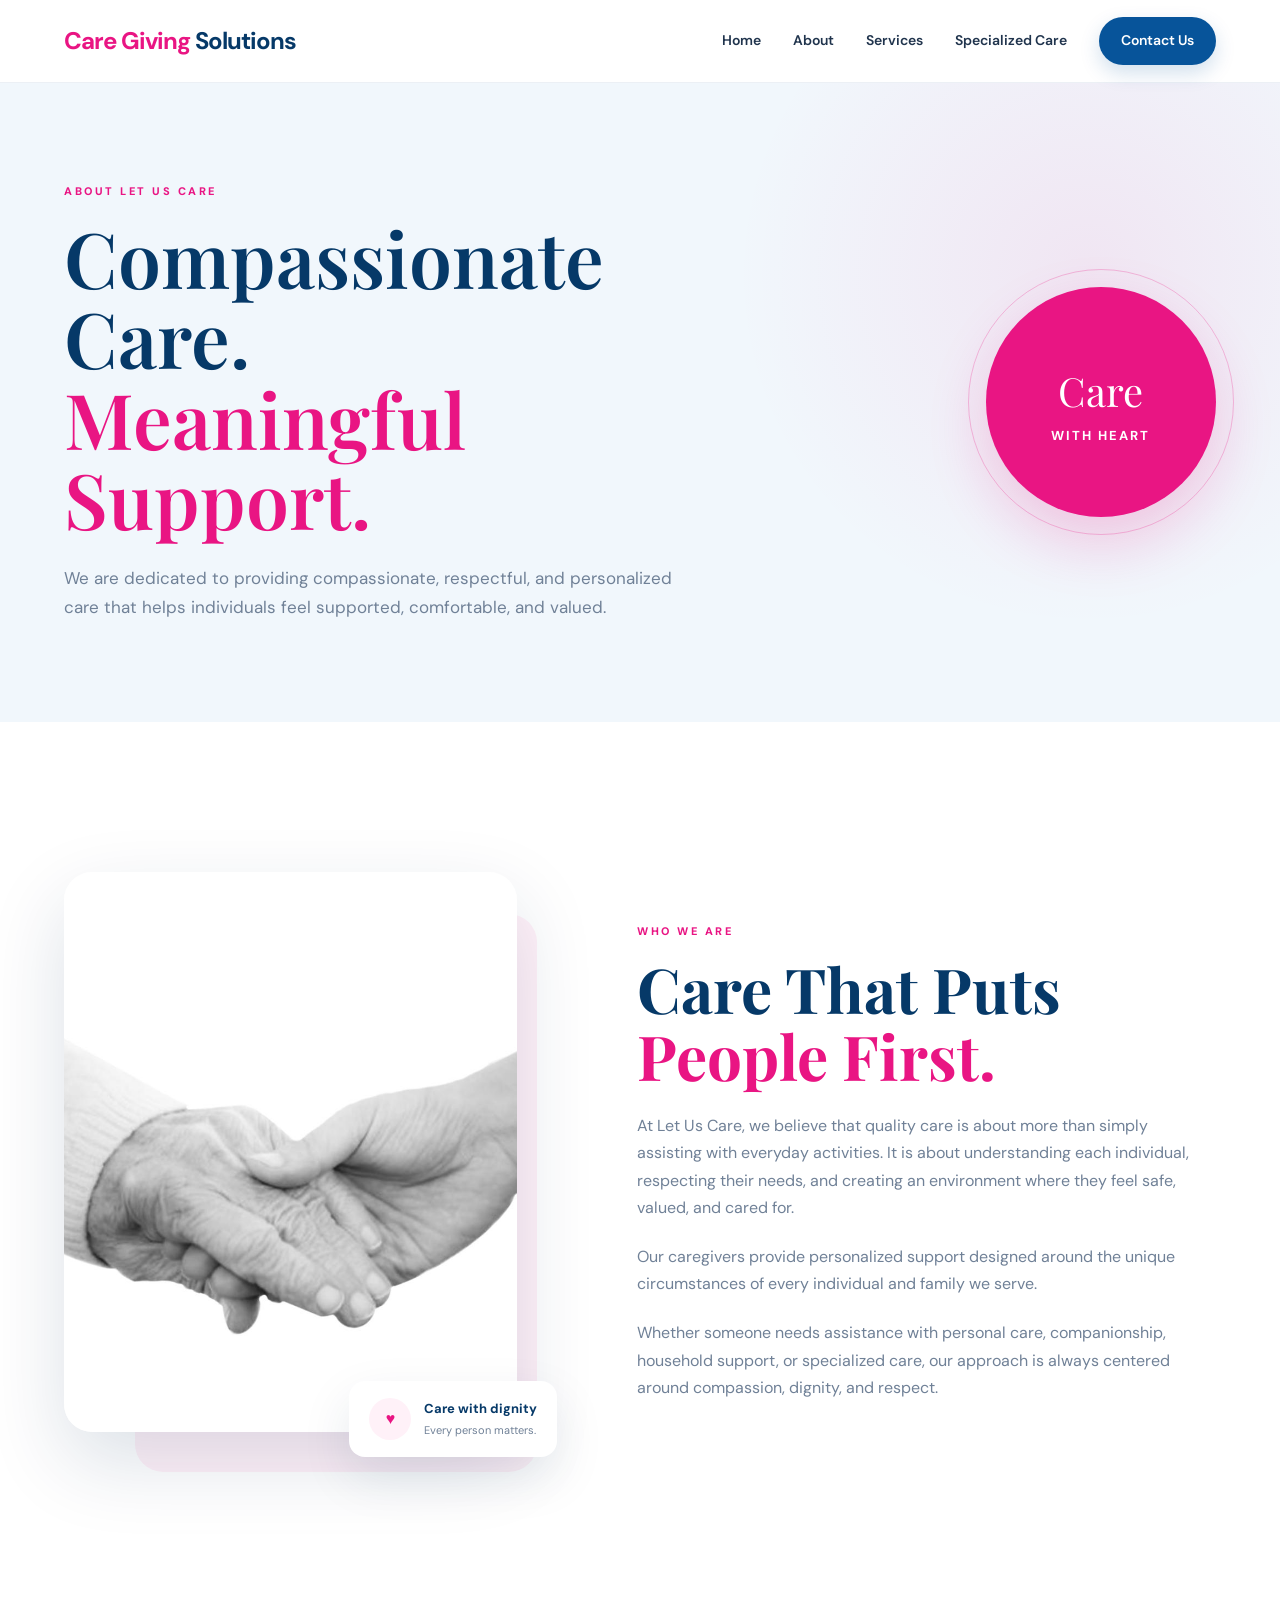
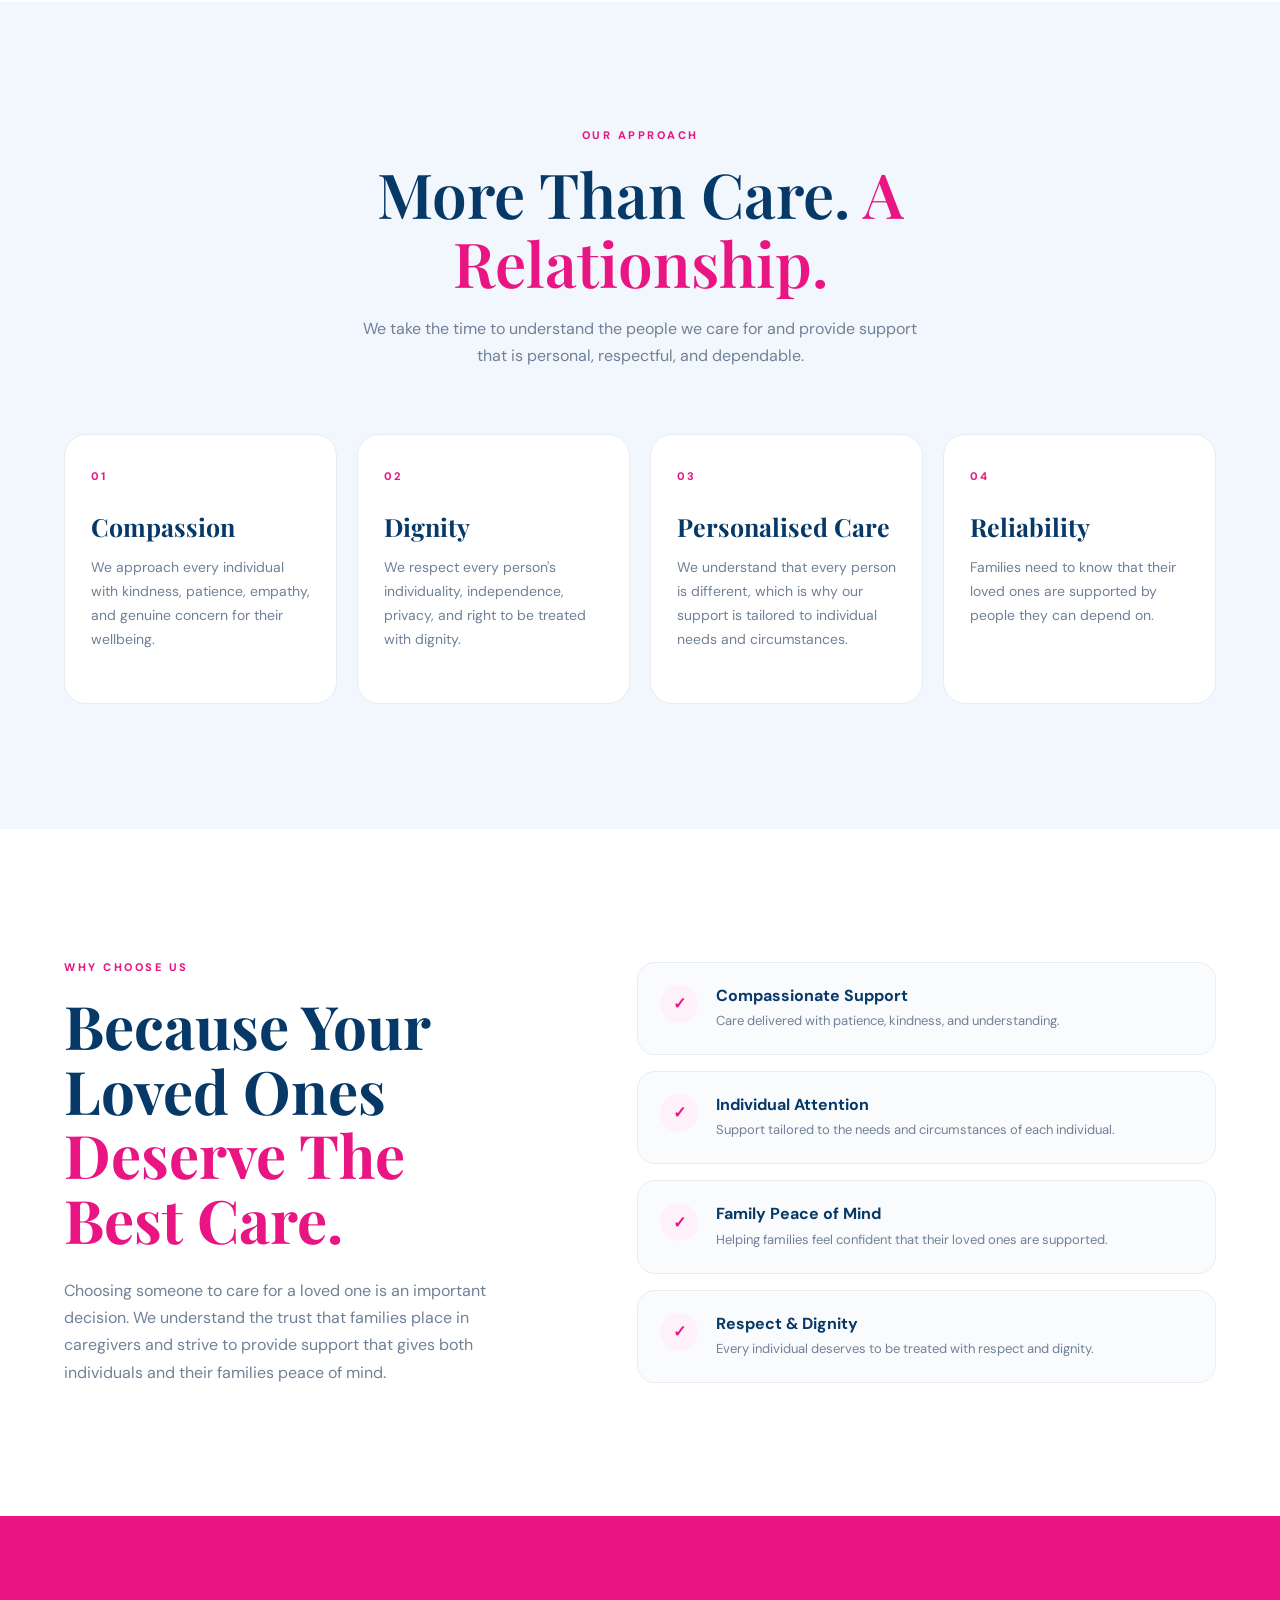
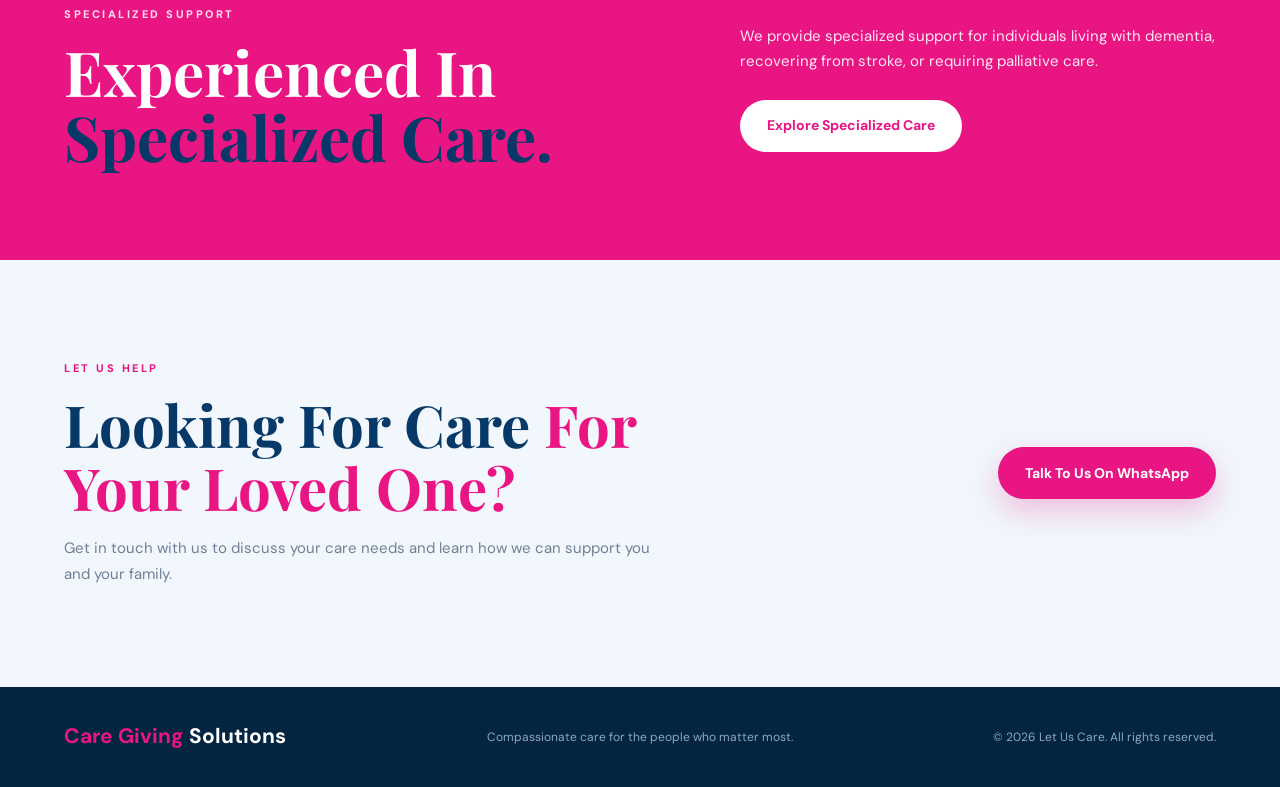
==== commit 4dad0fab: "....." ====
--- a/about.html
+++ b/about.html
@@ -10,14 +10,14 @@
     <meta name="description"
         content="Learn more about Let Us Care and our compassionate approach to caregiver services in Ballito and surrounding areas.">
 
-    <link rel="stylesheet" href="style.css">
+    <link rel="stylesheet" href="css/style.css">
 
 </head>
 
 <body>
     <header class="navbar">
         <div class="container nav-container">
-    
+
             <a href="#" class="logo">
                 <span>Care Giving</span> Solutions
             </a>
@@ -430,6 +430,8 @@
 
     </footer>
 
+    <script src="js/main.js"></script>
+
 </body>
 
 </html>
--- a/css/style.css
+++ b/css/style.css
@@ -0,0 +1,2125 @@
+
+@import url('https://fonts.googleapis.com/css2?family=DM+Sans:wght@400;500;600;700&family=Playfair+Display:wght@500;600;700&display=swap');
+
+/* =========================================================
+   1. GLOBAL STYLES
+========================================================= */
+
+:root {
+    --pink: #e91583;
+    --pink-dark: #c90d6c;
+    --pink-soft: #fff1f8;
+    --blue: #07549a;
+    --blue-dark: #063968;
+    --blue-deep: #042d52;
+    --blue-soft: #f1f7fc;
+    --white: #ffffff;
+    --off-white: #fafbfd;
+    --text: #20344d;
+    --muted: #708197;
+    --border: #e8edf3;
+    --shadow-sm: 0 10px 30px rgba(4, 45, 82, 0.07);
+    --shadow-md: 0 20px 50px rgba(4, 45, 82, 0.10);
+    --shadow-lg: 0 30px 80px rgba(4, 45, 82, 0.14);
+}
+
+* {
+    margin: 0;
+    padding: 0;
+    box-sizing: border-box;
+}
+
+html {
+    scroll-behavior: smooth;
+    scroll-padding-top: 95px;
+}
+
+body {
+    font-family: "DM Sans", sans-serif;
+    background: var(--white);
+    color: var(--text);
+    line-height: 1.7;
+    overflow-x: hidden;
+}
+
+img {
+    display: block;
+    width: 100%;
+    max-width: 100%;
+}
+
+a {
+    color: inherit;
+    text-decoration: none;
+}
+
+button,
+input,
+textarea,
+select {
+    font: inherit;
+}
+
+button,
+a {
+    -webkit-tap-highlight-color: transparent;
+}
+
+button:focus-visible,
+a:focus-visible {
+    outline: 3px solid var(--pink);
+    outline-offset: 4px;
+}
+
+.container {
+    width: min(1180px, 90%);
+    margin-inline: auto;
+}
+
+section[id] {
+    scroll-margin-top: 95px;
+}
+
+/* =========================================================
+   2. NAVIGATION — DESKTOP
+========================================================= */
+
+.navbar {
+    position: sticky;
+    top: 0;
+    z-index: 1000;
+    background: rgba(255, 255, 255, 0.96);
+    backdrop-filter: blur(18px);
+    -webkit-backdrop-filter: blur(18px);
+    border-bottom: 1px solid rgba(232, 237, 243, 0.8);
+}
+
+.nav-container {
+    position: relative;
+    min-height: 82px;
+    display: flex;
+    align-items: center;
+    justify-content: space-between;
+    gap: 24px;
+}
+
+.logo {
+    flex-shrink: 0;
+    font-size: 24px;
+    font-weight: 700;
+    letter-spacing: -1px;
+    color: var(--blue-dark);
+}
+
+.logo span,
+.footer-logo span {
+    color: var(--pink);
+}
+
+.nav-links {
+    display: flex;
+    align-items: center;
+    justify-content: flex-end;
+    gap: clamp(16px, 2.5vw, 36px);
+}
+
+.nav-links a {
+    position: relative;
+    font-size: 14px;
+    font-weight: 600;
+    color: var(--text);
+    transition: color 0.3s ease, background 0.3s ease;
+}
+
+.nav-links a:not(.nav-contact)::after {
+    content: "";
+    position: absolute;
+    left: 0;
+    bottom: -7px;
+    width: 0;
+    height: 2px;
+    background: var(--pink);
+    transition: width 0.3s ease;
+}
+
+.nav-links a:not(.nav-contact):hover {
+    color: var(--pink);
+}
+
+.nav-links a:not(.nav-contact):hover::after {
+    width: 100%;
+}
+
+.nav-contact {
+    padding: 12px 22px;
+    color: var(--white) !important;
+    background: var(--blue);
+    border-radius: 50px;
+    box-shadow: 0 8px 20px rgba(7, 84, 154, 0.18);
+    transition: background 0.3s ease, transform 0.3s ease;
+}
+
+.nav-contact:hover {
+    background: var(--pink);
+    transform: translateY(-2px);
+}
+
+/* Hidden on desktop; displayed on mobile. */
+
+.menu-toggle {
+    display: none;
+    width: 46px;
+    height: 46px;
+    flex-shrink: 0;
+    align-items: center;
+    justify-content: center;
+    flex-direction: column;
+    gap: 6px;
+    padding: 0;
+    border: 1px solid var(--border);
+    border-radius: 12px;
+    background: var(--white);
+    cursor: pointer;
+}
+
+.menu-toggle span {
+    display: block;
+    width: 23px;
+    height: 2px;
+    border-radius: 10px;
+    background: var(--blue-dark);
+    transition: transform 0.25s ease, opacity 0.25s ease;
+}
+
+/* =========================================================
+   3. HERO SECTION
+========================================================= */
+
+.hero {
+    position: relative;
+    padding: 105px 0 125px;
+    background:
+        radial-gradient(circle at 85% 20%, rgba(233, 21, 131, 0.07), transparent 30%),
+        linear-gradient(135deg, #ffffff 0%, #ffffff 60%, #f7fbff 100%);
+    overflow: hidden;
+}
+
+.hero::before {
+    content: "";
+    position: absolute;
+    width: 500px;
+    height: 500px;
+    right: -250px;
+    top: 100px;
+    border-radius: 50%;
+    border: 1px solid rgba(7, 84, 154, 0.08);
+    pointer-events: none;
+}
+
+.hero-container {
+    display: grid;
+    grid-template-columns: minmax(0, 1.02fr) minmax(0, 0.98fr);
+    align-items: center;
+    gap: clamp(35px, 6vw, 85px);
+}
+
+.hero-content {
+    min-width: 0;
+}
+
+.hero-label {
+    display: inline-flex;
+    align-items: center;
+    gap: 10px;
+    margin-bottom: 25px;
+    color: var(--pink);
+    font-size: 11px;
+    font-weight: 700;
+    letter-spacing: 2.5px;
+    line-height: 1.6;
+}
+
+.hero-label::before {
+    content: "";
+    width: 35px;
+    height: 2px;
+    flex-shrink: 0;
+    background: var(--pink);
+}
+
+.hero h1 {
+    font-family: "Playfair Display", serif;
+    font-size: clamp(62px, 8vw, 105px);
+    font-weight: 600;
+    line-height: 0.98;
+    letter-spacing: -4px;
+    color: var(--blue-dark);
+}
+
+.hero h1 span {
+    color: var(--pink);
+}
+
+.hero h2 {
+    margin-top: 22px;
+    font-size: clamp(24px, 3vw, 38px);
+    font-weight: 600;
+    line-height: 1.2;
+    letter-spacing: 1px;
+    color: var(--blue);
+}
+
+.hero-description {
+    max-width: 560px;
+    margin-top: 28px;
+    font-size: 17px;
+    color: var(--muted);
+}
+
+.specialized-intro {
+    max-width: 600px;
+    margin-top: 20px;
+    font-size: 16px;
+    color: var(--blue);
+}
+
+.specialized-intro strong {
+    color: var(--pink);
+}
+
+.hero-buttons {
+    display: flex;
+    align-items: center;
+    flex-wrap: wrap;
+    gap: 14px;
+    margin-top: 34px;
+}
+
+.btn {
+    display: inline-flex;
+    align-items: center;
+    justify-content: center;
+    min-height: 52px;
+    padding: 12px 26px;
+    border: 1px solid transparent;
+    border-radius: 50px;
+    font-size: 14px;
+    font-weight: 700;
+    line-height: 1.4;
+    text-align: center;
+    transition: background 0.3s ease, color 0.3s ease,
+                transform 0.3s ease, box-shadow 0.3s ease;
+}
+
+.btn-primary {
+    color: var(--white);
+    background: var(--pink);
+    box-shadow: 0 12px 30px rgba(233, 21, 131, 0.25);
+}
+
+.btn-primary:hover {
+    background: var(--pink-dark);
+    transform: translateY(-3px);
+    box-shadow: 0 18px 35px rgba(233, 21, 131, 0.28);
+}
+
+.btn-secondary {
+    color: var(--blue);
+    border-color: rgba(7, 84, 154, 0.25);
+    background: rgba(255, 255, 255, 0.8);
+}
+
+.btn-secondary:hover {
+    color: var(--white);
+    background: var(--blue);
+    border-color: var(--blue);
+    transform: translateY(-3px);
+}
+
+/* Hero image */
+
+.hero-image {
+    position: relative;
+    min-width: 0;
+    padding: 15px 15px 45px 35px;
+}
+
+.hero-image::before {
+    content: "";
+    position: absolute;
+    right: -15px;
+    bottom: 5px;
+    width: 85%;
+    height: 90%;
+    border-radius: 35px;
+    background: var(--pink-soft);
+    z-index: 0;
+}
+
+.hero-image::after {
+    content: "";
+    position: absolute;
+    left: 5px;
+    top: 20px;
+    width: 100px;
+    height: 100px;
+    border-radius: 50%;
+    border: 20px solid rgba(7, 84, 154, 0.08);
+    z-index: 0;
+    pointer-events: none;
+}
+
+.hero-image img {
+    position: relative;
+    z-index: 2;
+    height: 570px;
+    object-fit: cover;
+    object-position: center;
+    border-radius: 28px;
+    box-shadow: var(--shadow-lg);
+}
+
+.experience-card {
+    position: absolute;
+    z-index: 5;
+    left: -5px;
+    bottom: 15px;
+    display: flex;
+    align-items: center;
+    gap: 14px;
+    max-width: calc(100% - 10px);
+    padding: 18px 22px;
+    background: rgba(255, 255, 255, 0.97);
+    border-radius: 16px;
+    box-shadow: var(--shadow-md);
+    border: 1px solid rgba(255, 255, 255, 0.8);
+}
+
+.experience-card .heart {
+    width: 44px;
+    height: 44px;
+    flex-shrink: 0;
+    display: flex;
+    align-items: center;
+    justify-content: center;
+    border-radius: 50%;
+    color: var(--pink);
+    background: var(--pink-soft);
+    font-size: 18px;
+}
+
+.experience-card strong,
+.experience-card small {
+    display: block;
+}
+
+.experience-card strong {
+    color: var(--blue-dark);
+    font-size: 14px;
+}
+
+.experience-card small {
+    color: var(--muted);
+    font-size: 12px;
+}
+
+/* =========================================================
+   4. INTRODUCTION / ABOUT SECTION
+========================================================= */
+
+.about {
+    padding: 125px 0;
+    background: var(--white);
+}
+
+.about-container {
+    display: grid;
+    grid-template-columns: minmax(0, 0.9fr) minmax(0, 1.1fr);
+    gap: clamp(40px, 8vw, 100px);
+    align-items: center;
+}
+
+.section-label {
+    margin-bottom: 16px;
+    color: var(--pink);
+    font-size: 11px;
+    font-weight: 800;
+    letter-spacing: 2.5px;
+    line-height: 1.6;
+}
+
+.about h2 {
+    max-width: 500px;
+    font-family: "Playfair Display", serif;
+    font-size: clamp(38px, 4vw, 57px);
+    font-weight: 600;
+    line-height: 1.12;
+    color: var(--blue-dark);
+}
+
+.about h2 span {
+    color: var(--pink);
+}
+
+.about-text {
+    position: relative;
+    padding-left: 40px;
+    font-size: 17px;
+    color: var(--muted);
+}
+
+.about-text::before {
+    content: "";
+    position: absolute;
+    left: 0;
+    top: 5px;
+    width: 3px;
+    height: 90px;
+    border-radius: 5px;
+    background: linear-gradient(var(--pink), var(--blue));
+}
+
+.about-text p + p {
+    margin-top: 22px;
+}
+
+/* =========================================================
+   5. SERVICES
+========================================================= */
+
+.services {
+    padding: 125px 0;
+    background: var(--blue-soft);
+}
+
+.section-title {
+    max-width: 680px;
+    margin: 0 auto 65px;
+    text-align: center;
+}
+
+.section-title h2 {
+    font-family: "Playfair Display", serif;
+    font-size: clamp(42px, 5vw, 62px);
+    font-weight: 600;
+    line-height: 1.1;
+    color: var(--blue-dark);
+}
+
+.section-title h2 span {
+    color: var(--pink);
+}
+
+.section-title > p:last-child {
+    max-width: 560px;
+    margin: 18px auto 0;
+    color: var(--muted);
+}
+
+.services-grid {
+    display: grid;
+    grid-template-columns: repeat(4, minmax(0, 1fr));
+    gap: 20px;
+}
+
+.service-card {
+    position: relative;
+    min-width: 0;
+    min-height: 300px;
+    padding: 34px 28px;
+    background: var(--white);
+    border-radius: 22px;
+    border: 1px solid var(--border);
+    overflow: hidden;
+    transition: transform 0.35s ease, box-shadow 0.35s ease;
+}
+
+.service-card::before {
+    content: "";
+    position: absolute;
+    left: 0;
+    top: 0;
+    width: 100%;
+    height: 4px;
+    background: var(--blue);
+    transform: scaleX(0);
+    transform-origin: left;
+    transition: transform 0.35s ease;
+}
+
+.service-card:hover {
+    transform: translateY(-8px);
+    box-shadow: var(--shadow-md);
+}
+
+.service-card:hover::before {
+    transform: scaleX(1);
+}
+
+.service-card.featured {
+    background: var(--blue-dark);
+    border-color: var(--blue-dark);
+}
+
+.service-card.featured::before {
+    background: var(--pink);
+    transform: scaleX(1);
+}
+
+.service-icon {
+    width: 48px;
+    height: 48px;
+    display: flex;
+    align-items: center;
+    justify-content: center;
+    margin-bottom: 25px;
+    border-radius: 14px;
+    background: var(--pink-soft);
+    color: var(--pink);
+    font-size: 19px;
+    font-weight: 800;
+}
+
+.service-card h3 {
+    margin-bottom: 14px;
+    font-size: 19px;
+    line-height: 1.4;
+    color: var(--blue);
+}
+
+.service-card.featured h3 {
+    color: var(--white);
+}
+
+.service-card p {
+    color: var(--muted);
+    font-size: 14px;
+}
+
+.service-card.featured p {
+    color: #cbd9e8;
+}
+
+/* =========================================================
+   6. SPECIALIZED CARE
+========================================================= */
+
+.specialized-care {
+    padding: 130px 0;
+    background: var(--white);
+}
+
+.specialized-header {
+    max-width: 750px;
+    margin-bottom: 65px;
+}
+
+.specialized-header h2 {
+    font-family: "Playfair Display", serif;
+    font-size: clamp(48px, 6vw, 76px);
+    font-weight: 600;
+    line-height: 1.05;
+    color: var(--blue-dark);
+}
+
+.specialized-header h2 span {
+    color: var(--pink);
+}
+
+.specialized-header > p:last-child {
+    max-width: 600px;
+    margin-top: 18px;
+    color: var(--muted);
+    font-size: 16px;
+}
+
+.specialized-grid {
+    display: grid;
+    grid-template-columns: repeat(3, minmax(0, 1fr));
+    gap: 24px;
+}
+
+.specialized-card {
+    position: relative;
+    min-width: 0;
+    min-height: 310px;
+    padding: 38px;
+    border-radius: 24px;
+    background: var(--off-white);
+    border: 1px solid var(--border);
+    overflow: hidden;
+    transition: transform 0.35s ease, background 0.35s ease,
+                border-color 0.35s ease, box-shadow 0.35s ease;
+}
+
+.specialized-card::after {
+    content: "";
+    position: absolute;
+    right: -70px;
+    bottom: -70px;
+    width: 150px;
+    height: 150px;
+    border-radius: 50%;
+    background: var(--pink-soft);
+    transition: transform 0.4s ease;
+}
+
+.specialized-card:hover {
+    transform: translateY(-8px);
+    background: var(--white);
+    border-color: rgba(233, 21, 131, 0.2);
+    box-shadow: var(--shadow-md);
+}
+
+.specialized-card:hover::after {
+    transform: scale(1.5);
+}
+
+.specialized-number {
+    position: relative;
+    z-index: 2;
+    margin-bottom: 30px;
+    color: var(--pink);
+    font-size: 11px;
+    font-weight: 800;
+    letter-spacing: 2px;
+}
+
+.specialized-card h3 {
+    position: relative;
+    z-index: 2;
+    margin-bottom: 15px;
+    font-family: "Playfair Display", serif;
+    font-size: 29px;
+    font-weight: 600;
+    color: var(--blue-dark);
+}
+
+.specialized-card p {
+    position: relative;
+    z-index: 2;
+    color: var(--muted);
+    font-size: 14px;
+}
+
+/* =========================================================
+   7. SERVICE AREA
+========================================================= */
+
+.service-area {
+    position: relative;
+    padding: 80px 0;
+    color: var(--white);
+    background: var(--pink);
+    overflow: hidden;
+}
+
+.service-area::before {
+    content: "";
+    position: absolute;
+    width: 450px;
+    height: 450px;
+    right: -180px;
+    top: -220px;
+    border-radius: 50%;
+    border: 1px solid rgba(255, 255, 255, 0.2);
+    pointer-events: none;
+}
+
+.service-area-container {
+    position: relative;
+    z-index: 2;
+    display: flex;
+    align-items: center;
+    justify-content: space-between;
+    gap: 60px;
+}
+
+.service-area .section-label {
+    color: rgba(255, 255, 255, 0.8);
+}
+
+.service-area h2 {
+    font-family: "Playfair Display", serif;
+    font-size: clamp(42px, 5vw, 60px);
+    font-weight: 600;
+    line-height: 1.05;
+}
+
+.service-area h2 span {
+    color: var(--blue-dark);
+}
+
+.area-content {
+    display: flex;
+    align-items: center;
+    gap: 20px;
+    max-width: 540px;
+    min-width: 0;
+}
+
+.location-icon {
+    width: 58px;
+    height: 58px;
+    flex-shrink: 0;
+    display: flex;
+    align-items: center;
+    justify-content: center;
+    border-radius: 50%;
+    color: var(--pink);
+    background: var(--white);
+    font-size: 18px;
+}
+
+.area-content h3 {
+    font-size: 20px;
+    font-weight: 700;
+    line-height: 1.4;
+}
+
+.area-content p {
+    margin-top: 5px;
+    color: rgba(255, 255, 255, 0.88);
+    font-size: 14px;
+}
+
+/* =========================================================
+   8. CONTACT SECTION
+========================================================= */
+
+.contact {
+    position: relative;
+    padding: 130px 0;
+    color: var(--white);
+    background:
+        radial-gradient(circle at 90% 20%, rgba(233, 21, 131, 0.15), transparent 30%),
+        var(--blue-dark);
+    overflow: hidden;
+}
+
+.contact::before {
+    content: "";
+    position: absolute;
+    width: 500px;
+    height: 500px;
+    left: -300px;
+    bottom: -300px;
+    border-radius: 50%;
+    border: 1px solid rgba(255, 255, 255, 0.08);
+    pointer-events: none;
+}
+
+.contact-container {
+    position: relative;
+    z-index: 2;
+    display: grid;
+    grid-template-columns: minmax(0, 1fr) minmax(0, 0.75fr);
+    gap: clamp(40px, 8vw, 100px);
+    align-items: center;
+}
+
+.contact .section-label {
+    color: #ff9dce;
+}
+
+.contact h2 {
+    max-width: 650px;
+    font-family: "Playfair Display", serif;
+    font-size: clamp(42px, 5vw, 68px);
+    font-weight: 600;
+    line-height: 1.08;
+}
+
+.contact h2 span {
+    color: #ff9dce;
+}
+
+.contact-content > p:last-child {
+    max-width: 560px;
+    margin-top: 24px;
+    color: #cbd9e8;
+    font-size: 16px;
+}
+
+.contact-details {
+    display: flex;
+    flex-direction: column;
+    gap: 14px;
+    min-width: 0;
+}
+
+.contact-item {
+    display: flex;
+    align-items: center;
+    gap: 18px;
+    min-width: 0;
+    padding: 20px;
+    border: 1px solid rgba(255, 255, 255, 0.12);
+    border-radius: 18px;
+    background: rgba(255, 255, 255, 0.05);
+    transition: background 0.3s ease, transform 0.3s ease,
+                border-color 0.3s ease;
+}
+
+.contact-item:hover {
+    background: rgba(255, 255, 255, 0.1);
+    transform: translateX(6px);
+    border-color: rgba(255, 255, 255, 0.2);
+}
+
+.contact-icon {
+    width: 48px;
+    height: 48px;
+    flex-shrink: 0;
+    display: flex;
+    align-items: center;
+    justify-content: center;
+    border-radius: 50%;
+    background: var(--pink);
+    color: var(--white);
+    font-size: 12px;
+    font-weight: 800;
+}
+
+.contact-item > div:last-child {
+    min-width: 0;
+}
+
+.contact-item small {
+    display: block;
+    color: #b6c7d7;
+    font-size: 11px;
+    text-transform: uppercase;
+    letter-spacing: 1px;
+}
+
+.contact-item strong {
+    display: block;
+    margin-top: 3px;
+    color: var(--white);
+    font-size: 15px;
+    overflow-wrap: anywhere;
+}
+
+/* =========================================================
+   9. FOOTER
+========================================================= */
+
+.footer {
+    padding: 32px 0;
+    background: #032541;
+    color: #8fa8bf;
+}
+
+.footer-container {
+    display: flex;
+    align-items: center;
+    justify-content: space-between;
+    flex-wrap: wrap;
+    gap: 20px;
+}
+
+.footer-logo {
+    font-size: 21px;
+    font-weight: 700;
+    color: var(--white);
+}
+
+.footer p {
+    font-size: 12px;
+}
+
+.copyright {
+    color: #8fa8bf;
+}
+
+/* =========================================================
+   10. ABOUT PAGE — HERO
+========================================================= */
+
+.page-hero {
+    position: relative;
+    padding: 100px 0;
+    background:
+        radial-gradient(circle at 85% 30%, rgba(233, 21, 131, 0.08), transparent 30%),
+        var(--blue-soft);
+    overflow: hidden;
+}
+
+.page-hero-container {
+    display: grid;
+    grid-template-columns: minmax(0, 1.3fr) minmax(0, 0.7fr);
+    align-items: center;
+    gap: 80px;
+}
+
+.page-hero-content {
+    max-width: 760px;
+    min-width: 0;
+}
+
+.page-hero h1 {
+    font-family: "Playfair Display", serif;
+    font-size: clamp(48px, 6vw, 78px);
+    font-weight: 600;
+    line-height: 1.05;
+    color: var(--blue-dark);
+}
+
+.page-hero h1 span {
+    display: block;
+    color: var(--pink);
+}
+
+.page-hero-content > p:last-child {
+    max-width: 620px;
+    margin-top: 25px;
+    color: var(--muted);
+    font-size: 17px;
+}
+
+.page-hero-accent {
+    position: relative;
+    width: 230px;
+    height: 230px;
+    max-width: 100%;
+    margin-left: auto;
+    display: flex;
+    flex-direction: column;
+    align-items: center;
+    justify-content: center;
+    border-radius: 50%;
+    background: var(--pink);
+    color: var(--white);
+    box-shadow: 0 25px 60px rgba(233, 21, 131, 0.2);
+}
+
+.page-hero-accent::before {
+    content: "";
+    position: absolute;
+    inset: -18px;
+    border: 1px solid rgba(233, 21, 131, 0.25);
+    border-radius: 50%;
+    pointer-events: none;
+}
+
+.page-hero-accent span {
+    font-family: "Playfair Display", serif;
+    font-size: 40px;
+}
+
+.page-hero-accent strong {
+    font-size: 13px;
+    letter-spacing: 2px;
+    text-transform: uppercase;
+    text-align: center;
+}
+
+/* =========================================================
+   11. ABOUT PAGE — STORY
+========================================================= */
+
+.about-story {
+    padding: 130px 0;
+}
+
+.about-story-container {
+    display: grid;
+    grid-template-columns: minmax(0, 0.9fr) minmax(0, 1.1fr);
+    align-items: center;
+    gap: 100px;
+}
+
+.about-story-image {
+    position: relative;
+    min-width: 0;
+    padding: 20px 20px 40px 0;
+}
+
+.about-story-image img {
+    position: relative;
+    z-index: 2;
+    height: 560px;
+    object-fit: cover;
+    border-radius: 28px;
+    box-shadow: var(--shadow-lg);
+}
+
+.about-image-decoration {
+    position: absolute;
+    width: 85%;
+    height: 90%;
+    right: 0;
+    bottom: 0;
+    border-radius: 28px;
+    background: var(--pink-soft);
+}
+
+.about-image-card {
+    position: absolute;
+    z-index: 4;
+    right: -20px;
+    bottom: 15px;
+    display: flex;
+    align-items: center;
+    gap: 13px;
+    max-width: calc(100% - 10px);
+    padding: 17px 20px;
+    background: var(--white);
+    border-radius: 16px;
+    box-shadow: var(--shadow-md);
+}
+
+.about-image-card > span {
+    width: 42px;
+    height: 42px;
+    flex-shrink: 0;
+    display: flex;
+    align-items: center;
+    justify-content: center;
+    border-radius: 50%;
+    color: var(--pink);
+    background: var(--pink-soft);
+}
+
+.about-image-card strong,
+.about-image-card small {
+    display: block;
+}
+
+.about-image-card strong {
+    color: var(--blue-dark);
+    font-size: 13px;
+}
+
+.about-image-card small {
+    color: var(--muted);
+    font-size: 11px;
+}
+
+.about-story-content {
+    min-width: 0;
+}
+
+.about-story-content h2 {
+    max-width: 600px;
+    font-family: "Playfair Display", serif;
+    font-size: clamp(42px, 5vw, 62px);
+    line-height: 1.08;
+    color: var(--blue-dark);
+}
+
+.about-story-content h2 span {
+    color: var(--pink);
+}
+
+.about-story-content > p:not(.section-label) {
+    max-width: 620px;
+    margin-top: 22px;
+    color: var(--muted);
+    font-size: 16px;
+}
+
+/* =========================================================
+   12. ABOUT PAGE — VALUES
+========================================================= */
+
+.care-approach {
+    padding: 125px 0;
+    background: var(--blue-soft);
+}
+
+.values-grid {
+    display: grid;
+    grid-template-columns: repeat(4, minmax(0, 1fr));
+    gap: 20px;
+}
+
+.value-card {
+    position: relative;
+    min-width: 0;
+    padding: 32px 26px;
+    min-height: 270px;
+    background: var(--white);
+    border-radius: 22px;
+    border: 1px solid var(--border);
+    transition: transform 0.35s ease, box-shadow 0.35s ease,
+                border-color 0.35s ease;
+}
+
+.value-card:hover {
+    transform: translateY(-7px);
+    box-shadow: var(--shadow-md);
+    border-color: rgba(233, 21, 131, 0.2);
+}
+
+.value-number {
+    margin-bottom: 25px;
+    color: var(--pink);
+    font-size: 11px;
+    font-weight: 800;
+    letter-spacing: 2px;
+}
+
+.value-card h3 {
+    margin-bottom: 13px;
+    font-family: "Playfair Display", serif;
+    font-size: 25px;
+    line-height: 1.3;
+    color: var(--blue-dark);
+}
+
+.value-card p {
+    color: var(--muted);
+    font-size: 14px;
+}
+
+/* =========================================================
+   13. ABOUT PAGE — WHY US
+========================================================= */
+
+.why-us {
+    padding: 130px 0;
+}
+
+.why-us-container {
+    display: grid;
+    grid-template-columns: minmax(0, 0.9fr) minmax(0, 1.1fr);
+    gap: 100px;
+    align-items: center;
+}
+
+.why-us-content h2 {
+    max-width: 580px;
+    font-family: "Playfair Display", serif;
+    font-size: clamp(40px, 5vw, 60px);
+    line-height: 1.08;
+    color: var(--blue-dark);
+}
+
+.why-us-content h2 span {
+    color: var(--pink);
+}
+
+.why-us-content > p:last-child {
+    max-width: 560px;
+    margin-top: 25px;
+    color: var(--muted);
+    font-size: 16px;
+}
+
+.benefits-list {
+    display: flex;
+    flex-direction: column;
+    gap: 16px;
+    min-width: 0;
+}
+
+.benefit-item {
+    display: flex;
+    align-items: flex-start;
+    gap: 18px;
+    padding: 22px;
+    border-radius: 18px;
+    background: var(--off-white);
+    border: 1px solid var(--border);
+    transition: transform 0.3s ease, border-color 0.3s ease,
+                background 0.3s ease, box-shadow 0.3s ease;
+}
+
+.benefit-item:hover {
+    transform: translateX(6px);
+    border-color: rgba(233, 21, 131, 0.2);
+    background: var(--white);
+    box-shadow: var(--shadow-sm);
+}
+
+.benefit-check {
+    width: 38px;
+    height: 38px;
+    flex-shrink: 0;
+    display: flex;
+    align-items: center;
+    justify-content: center;
+    border-radius: 50%;
+    background: var(--pink-soft);
+    color: var(--pink);
+    font-weight: 800;
+}
+
+.benefit-item > div:last-child {
+    min-width: 0;
+}
+
+.benefit-item h3 {
+    color: var(--blue-dark);
+    font-size: 16px;
+    line-height: 1.4;
+}
+
+.benefit-item p {
+    margin-top: 3px;
+    color: var(--muted);
+    font-size: 13px;
+}
+
+/* =========================================================
+   14. ABOUT PAGE — SPECIALIZED CTA
+========================================================= */
+
+.about-specialized {
+    padding: 90px 0;
+    background: var(--pink);
+    color: var(--white);
+}
+
+.about-specialized-container {
+    display: grid;
+    grid-template-columns: minmax(0, 1fr) minmax(0, 0.8fr);
+    gap: 80px;
+    align-items: center;
+}
+
+.about-specialized .section-label {
+    color: rgba(255, 255, 255, 0.85);
+}
+
+.about-specialized h2 {
+    max-width: 650px;
+    font-family: "Playfair Display", serif;
+    font-size: clamp(42px, 5vw, 62px);
+    line-height: 1.05;
+}
+
+.about-specialized h2 span {
+    color: var(--blue-dark);
+}
+
+.about-specialized-container > div:last-child > p {
+    margin-bottom: 25px;
+    color: rgba(255, 255, 255, 0.9);
+    font-size: 15px;
+}
+
+.about-specialized .btn-primary {
+    background: var(--white);
+    color: var(--pink);
+    box-shadow: none;
+}
+
+.about-specialized .btn-primary:hover {
+    background: var(--blue-dark);
+    color: var(--white);
+}
+
+/* =========================================================
+   15. ABOUT PAGE — FINAL CTA
+========================================================= */
+
+.about-cta {
+    padding: 100px 0;
+    background: var(--blue-soft);
+}
+
+.about-cta-container {
+    display: flex;
+    align-items: center;
+    justify-content: space-between;
+    gap: 50px;
+}
+
+.about-cta h2 {
+    max-width: 700px;
+    font-family: "Playfair Display", serif;
+    font-size: clamp(40px, 5vw, 58px);
+    line-height: 1.08;
+    color: var(--blue-dark);
+}
+
+.about-cta h2 span {
+    color: var(--pink);
+}
+
+.about-cta p:not(.section-label) {
+    max-width: 600px;
+    margin-top: 18px;
+    color: var(--muted);
+    font-size: 15px;
+}
+
+/* =========================================================
+   16. TABLETS AND SMALL LAPTOPS
+========================================================= */
+
+@media (max-width: 1050px) {
+    .hero {
+        padding: 85px 0 100px;
+    }
+
+    .hero-container {
+        grid-template-columns: minmax(0, 1fr);
+        gap: 55px;
+    }
+
+    .hero-content {
+        max-width: 760px;
+    }
+
+    .hero-image {
+        width: 100%;
+        max-width: 680px;
+        margin-inline: auto;
+    }
+
+    .hero-image img {
+        height: 520px;
+    }
+
+    .about-container {
+        gap: 55px;
+    }
+
+    .services-grid {
+        grid-template-columns: repeat(2, minmax(0, 1fr));
+    }
+
+    .contact-container {
+        grid-template-columns: minmax(0, 1fr);
+        gap: 45px;
+    }
+
+    .contact-content {
+        max-width: 760px;
+    }
+
+    .contact-details {
+        max-width: 650px;
+    }
+
+    .page-hero-container {
+        grid-template-columns: minmax(0, 1fr);
+        gap: 50px;
+    }
+
+    .page-hero-accent {
+        margin-left: 0;
+    }
+
+    .about-story-container,
+    .why-us-container {
+        grid-template-columns: minmax(0, 1fr);
+        gap: 55px;
+    }
+
+    .about-story-image {
+        width: 100%;
+        max-width: 650px;
+    }
+
+    .values-grid {
+        grid-template-columns: repeat(2, minmax(0, 1fr));
+    }
+
+    .about-specialized-container {
+        grid-template-columns: minmax(0, 1fr);
+        gap: 35px;
+    }
+
+    .about-cta-container {
+        align-items: flex-start;
+        flex-direction: column;
+        gap: 25px;
+    }
+}
+
+/* =========================================================
+   17. MOBILE PHONES
+========================================================= */
+
+@media (max-width: 700px) {
+    .container {
+        width: min(92%, 560px);
+    }
+
+    html {
+        scroll-padding-top: 78px;
+    }
+
+    section[id] {
+        scroll-margin-top: 78px;
+    }
+
+    /* Mobile navbar */
+
+    .nav-container {
+        min-height: 72px;
+        gap: 12px;
+    }
+
+    .logo {
+        font-size: clamp(18px, 4.8vw, 21px);
+        letter-spacing: -0.8px;
+    }
+
+    .menu-toggle {
+        display: flex;
+    }
+
+    .nav-links {
+        position: absolute;
+        top: calc(100% + 1px);
+        left: 0;
+        right: 0;
+        z-index: 1001;
+
+        display: flex;
+        flex-direction: column;
+        align-items: stretch;
+        gap: 2px;
+
+        padding: 10px;
+        background: rgba(255, 255, 255, 0.99);
+        backdrop-filter: blur(18px);
+        -webkit-backdrop-filter: blur(18px);
+        border: 1px solid var(--border);
+        border-radius: 16px;
+        box-shadow: var(--shadow-md);
+
+        opacity: 0;
+        visibility: hidden;
+        pointer-events: none;
+        transform: translateY(-8px);
+
+        transition: opacity 0.25s ease,
+                    visibility 0.25s ease,
+                    transform 0.25s ease;
+    }
+
+    .nav-links.active {
+        opacity: 1;
+        visibility: visible;
+        pointer-events: auto;
+        transform: translateY(0);
+    }
+
+    .nav-links a {
+        display: block;
+        width: 100%;
+        padding: 13px 15px;
+        border-radius: 10px;
+        font-size: 15px;
+    }
+
+    .nav-links a:not(.nav-contact)::after {
+        display: none;
+    }
+
+    .nav-links a:not(.nav-contact):hover {
+        background: var(--pink-soft);
+    }
+
+    .nav-contact {
+        margin-top: 5px;
+        padding: 13px 15px !important;
+        text-align: center;
+    }
+
+    /* Hamburger to close icon */
+
+    .menu-toggle.active span:nth-child(1) {
+        transform: translateY(8px) rotate(45deg);
+    }
+
+    .menu-toggle.active span:nth-child(2) {
+        opacity: 0;
+    }
+
+    .menu-toggle.active span:nth-child(3) {
+        transform: translateY(-8px) rotate(-45deg);
+    }
+
+    /* Hero */
+
+    .hero {
+        padding: 65px 0 75px;
+    }
+
+    .hero-container {
+        gap: 45px;
+    }
+
+    .hero-label {
+        align-items: flex-start;
+        margin-bottom: 20px;
+        font-size: 10px;
+        letter-spacing: 1.5px;
+    }
+
+    .hero-label::before {
+        width: 23px;
+        margin-top: 8px;
+    }
+
+    .hero h1 {
+        font-size: clamp(50px, 12.5vw, 64px);
+        letter-spacing: -2.5px;
+    }
+
+    .hero h2 {
+        margin-top: 17px;
+        font-size: clamp(22px, 5.8vw, 28px);
+        letter-spacing: 0.3px;
+    }
+
+    .hero-description {
+        margin-top: 20px;
+        font-size: 15px;
+        line-height: 1.75;
+    }
+
+    .specialized-intro {
+        margin-top: 16px;
+        font-size: 14px;
+        line-height: 1.7;
+    }
+
+    .hero-buttons {
+        flex-direction: column;
+        align-items: stretch;
+        gap: 11px;
+        margin-top: 27px;
+    }
+
+    .btn {
+        width: 100%;
+        min-height: 50px;
+        padding: 12px 18px;
+    }
+
+    /* Hero image */
+
+    .hero-image {
+        padding: 8px 8px 36px;
+    }
+
+    .hero-image img {
+        height: clamp(300px, 95vw, 430px);
+        border-radius: 22px;
+    }
+
+    .hero-image::before {
+        right: -4px;
+        bottom: 0;
+        width: 88%;
+        height: 88%;
+        border-radius: 24px;
+    }
+
+    .hero-image::after {
+        width: 65px;
+        height: 65px;
+        left: -2px;
+        top: 15px;
+        border-width: 13px;
+    }
+
+    .experience-card {
+        left: 5px;
+        bottom: 5px;
+        gap: 10px;
+        padding: 12px 14px;
+        border-radius: 14px;
+    }
+
+    .experience-card .heart {
+        width: 36px;
+        height: 36px;
+        font-size: 15px;
+    }
+
+    .experience-card strong {
+        font-size: 12px;
+    }
+
+    .experience-card small {
+        font-size: 10px;
+    }
+
+    /* General section spacing */
+
+    .about,
+    .services,
+    .specialized-care {
+        padding: 78px 0;
+    }
+
+    .section-label {
+        margin-bottom: 12px;
+        font-size: 10px;
+        letter-spacing: 1.8px;
+    }
+
+    /* About section */
+
+    .about-container {
+        grid-template-columns: minmax(0, 1fr);
+        gap: 32px;
+    }
+
+    .about h2 {
+        font-size: clamp(34px, 8.8vw, 47px);
+        line-height: 1.12;
+    }
+
+    .about-text {
+        padding-left: 22px;
+        font-size: 15px;
+        line-height: 1.75;
+    }
+
+    .about-text::before {
+        height: 100%;
+        max-height: 110px;
+    }
+
+    .about-text p + p {
+        margin-top: 17px;
+    }
+
+    /* Services */
+
+    .section-title {
+        margin-bottom: 40px;
+    }
+
+    .section-title h2 {
+        font-size: clamp(38px, 10vw, 52px);
+    }
+
+    .section-title > p:last-child {
+        margin-top: 14px;
+        font-size: 15px;
+    }
+
+    .services-grid {
+        grid-template-columns: minmax(0, 1fr);
+        gap: 16px;
+    }
+
+    .service-card {
+        min-height: 0;
+        padding: 27px 23px;
+        border-radius: 19px;
+    }
+
+    .service-icon {
+        width: 44px;
+        height: 44px;
+        margin-bottom: 19px;
+    }
+
+    .service-card h3 {
+        margin-bottom: 10px;
+        font-size: 18px;
+    }
+
+    .service-card p {
+        font-size: 14px;
+        line-height: 1.75;
+    }
+
+    /* Specialized care */
+
+    .specialized-header {
+        margin-bottom: 40px;
+    }
+
+    .specialized-header h2 {
+        font-size: clamp(42px, 11vw, 61px);
+        line-height: 1.08;
+    }
+
+    .specialized-header > p:last-child {
+        font-size: 15px;
+    }
+
+    .specialized-grid {
+        grid-template-columns: minmax(0, 1fr);
+        gap: 16px;
+    }
+
+    .specialized-card {
+        min-height: 0;
+        padding: 27px 23px;
+        border-radius: 20px;
+    }
+
+    .specialized-number {
+        margin-bottom: 20px;
+    }
+
+    .specialized-card h3 {
+        margin-bottom: 11px;
+        font-size: 25px;
+    }
+
+    .specialized-card p {
+        font-size: 14px;
+        line-height: 1.75;
+    }
+
+    /* Service area */
+
+    .service-area {
+        padding: 65px 0;
+    }
+
+    .service-area-container {
+        flex-direction: column;
+        align-items: flex-start;
+        gap: 28px;
+    }
+
+    .service-area h2 {
+        font-size: clamp(40px, 10vw, 54px);
+    }
+
+    .area-content {
+        width: 100%;
+        align-items: flex-start;
+        gap: 14px;
+    }
+
+    .location-icon {
+        width: 46px;
+        height: 46px;
+    }
+
+    .area-content h3 {
+        font-size: 18px;
+        line-height: 1.4;
+    }
+
+    .area-content p {
+        font-size: 13px;
+        line-height: 1.7;
+    }
+
+    /* Contact */
+
+    .contact {
+        padding: 78px 0;
+    }
+
+    .contact-container {
+        grid-template-columns: minmax(0, 1fr);
+        gap: 35px;
+    }
+
+    .contact h2 {
+        font-size: clamp(37px, 9.5vw, 52px);
+        line-height: 1.1;
+    }
+
+    .contact-content > p:last-child {
+        margin-top: 18px;
+        font-size: 15px;
+        line-height: 1.75;
+    }
+
+    .contact-details {
+        width: 100%;
+        gap: 12px;
+    }
+
+    .contact-item {
+        width: 100%;
+        gap: 12px;
+        padding: 15px;
+        border-radius: 15px;
+    }
+
+    .contact-icon {
+        width: 42px;
+        height: 42px;
+        font-size: 11px;
+    }
+
+    .contact-item strong {
+        font-size: 13px;
+        overflow-wrap: anywhere;
+    }
+
+    /* Footer */
+
+    .footer {
+        padding: 28px 0;
+    }
+
+    .footer-container {
+        flex-direction: column;
+        align-items: flex-start;
+        gap: 8px;
+    }
+
+    .footer-logo {
+        font-size: 20px;
+    }
+
+    .footer p {
+        font-size: 12px;
+        line-height: 1.7;
+    }
+
+    /* About page */
+
+    .page-hero {
+        padding: 70px 0;
+    }
+
+    .page-hero-container {
+        grid-template-columns: minmax(0, 1fr);
+        gap: 38px;
+    }
+
+    .page-hero h1 {
+        font-size: clamp(40px, 10vw, 58px);
+        line-height: 1.1;
+        overflow-wrap: anywhere;
+    }
+
+    .page-hero-content > p:last-child {
+        margin-top: 18px;
+        font-size: 15px;
+    }
+
+    .page-hero-accent {
+        width: 175px;
+        height: 175px;
+        margin: 0 auto;
+    }
+
+    .page-hero-accent::before {
+        inset: -12px;
+    }
+
+    .page-hero-accent span {
+        font-size: 34px;
+    }
+
+    .page-hero-accent strong {
+        font-size: 11px;
+        letter-spacing: 1.5px;
+    }
+
+    .about-story,
+    .why-us {
+        padding: 78px 0;
+    }
+
+    .about-story-container,
+    .why-us-container {
+        grid-template-columns: minmax(0, 1fr);
+        gap: 38px;
+    }
+
+    .about-story-image {
+        padding: 12px 10px 35px 0;
+    }
+
+    .about-story-image img {
+        height: clamp(300px, 85vw, 430px);
+        border-radius: 22px;
+    }
+
+    .about-image-card {
+        left: 12px;
+        right: 12px;
+        bottom: 8px;
+        gap: 10px;
+        padding: 12px 14px;
+    }
+
+    .about-image-card > span {
+        width: 36px;
+        height: 36px;
+    }
+
+    .about-image-card strong {
+        font-size: 12px;
+    }
+
+    .about-image-card small {
+        font-size: 10px;
+    }
+
+    .about-story-content h2,
+    .why-us-content h2 {
+        font-size: clamp(35px, 9vw, 48px);
+        line-height: 1.12;
+    }
+
+    .about-story-content > p:not(.section-label),
+    .why-us-content > p:last-child {
+        margin-top: 17px;
+        font-size: 15px;
+        line-height: 1.75;
+    }
+
+    .care-approach {
+        padding: 78px 0;
+    }
+
+    .values-grid {
+        grid-template-columns: minmax(0, 1fr);
+        gap: 15px;
+    }
+
+    .value-card {
+        min-height: 0;
+        padding: 26px 23px;
+        border-radius: 19px;
+    }
+
+    .value-number {
+        margin-bottom: 17px;
+    }
+
+    .value-card h3 {
+        font-size: 23px;
+    }
+
+    .about-specialized {
+        padding: 70px 0;
+    }
+
+    .about-specialized-container {
+        grid-template-columns: minmax(0, 1fr);
+        gap: 25px;
+    }
+
+    .about-specialized h2 {
+        font-size: clamp(36px, 9vw, 50px);
+        line-height: 1.1;
+    }
+
+    .about-specialized-container > div:last-child > p {
+        font-size: 15px;
+        line-height: 1.75;
+    }
+
+    .about-cta {
+        padding: 75px 0;
+    }
+
+    .about-cta-container {
+        flex-direction: column;
+        align-items: flex-start;
+        gap: 22px;
+    }
+
+    .about-cta h2 {
+        font-size: clamp(35px, 9vw, 48px);
+        line-height: 1.12;
+    }
+
+    .about-cta p:not(.section-label) {
+        font-size: 15px;
+        line-height: 1.75;
+    }
+}
+
+/* =========================================================
+   18. EXTRA-SMALL PHONES
+========================================================= */
+
+@media (max-width: 380px) {
+    .container {
+        width: 90%;
+    }
+
+    .nav-container {
+        min-height: 68px;
+    }
+
+    .logo {
+        font-size: 18px;
+    }
+
+    .menu-toggle {
+        width: 42px;
+        height: 42px;
+    }
+
+    .hero {
+        padding-top: 55px;
+    }
+
+    .hero h1 {
+        font-size: clamp(45px, 12.5vw, 50px);
+        letter-spacing: -2px;
+    }
+
+    .hero h2 {
+        font-size: 21px;
+    }
+
+    .hero-image img {
+        height: 320px;
+    }
+
+    .experience-card {
+        left: 0;
+        padding: 10px 11px;
+    }
+
+    .experience-card .heart {
+        width: 32px;
+        height: 32px;
+    }
+
+    .experience-card strong {
+        font-size: 11px;
+    }
+
+    .experience-card small {
+        font-size: 9px;
+    }
+
+    .service-card,
+    .specialized-card {
+        padding: 23px 19px;
+    }
+
+    .contact-item {
+        padding: 13px;
+    }
+
+    .contact-item strong {
+        font-size: 12px;
+    }
+
+    .about-image-card {
+        left: 8px;
+        right: 8px;
+        padding: 10px;
+    }
+}
+
+/* =========================================================
+   19. REDUCED MOTION ACCESSIBILITY
+========================================================= */
+
+@media (prefers-reduced-motion: reduce) {
+    html {
+        scroll-behavior: auto;
+    }
+
+    *,
+    *::before,
+    *::after {
+        transition-duration: 0.01ms !important;
+        animation-duration: 0.01ms !important;
+        animation-iteration-count: 1 !important;
+    }
+}
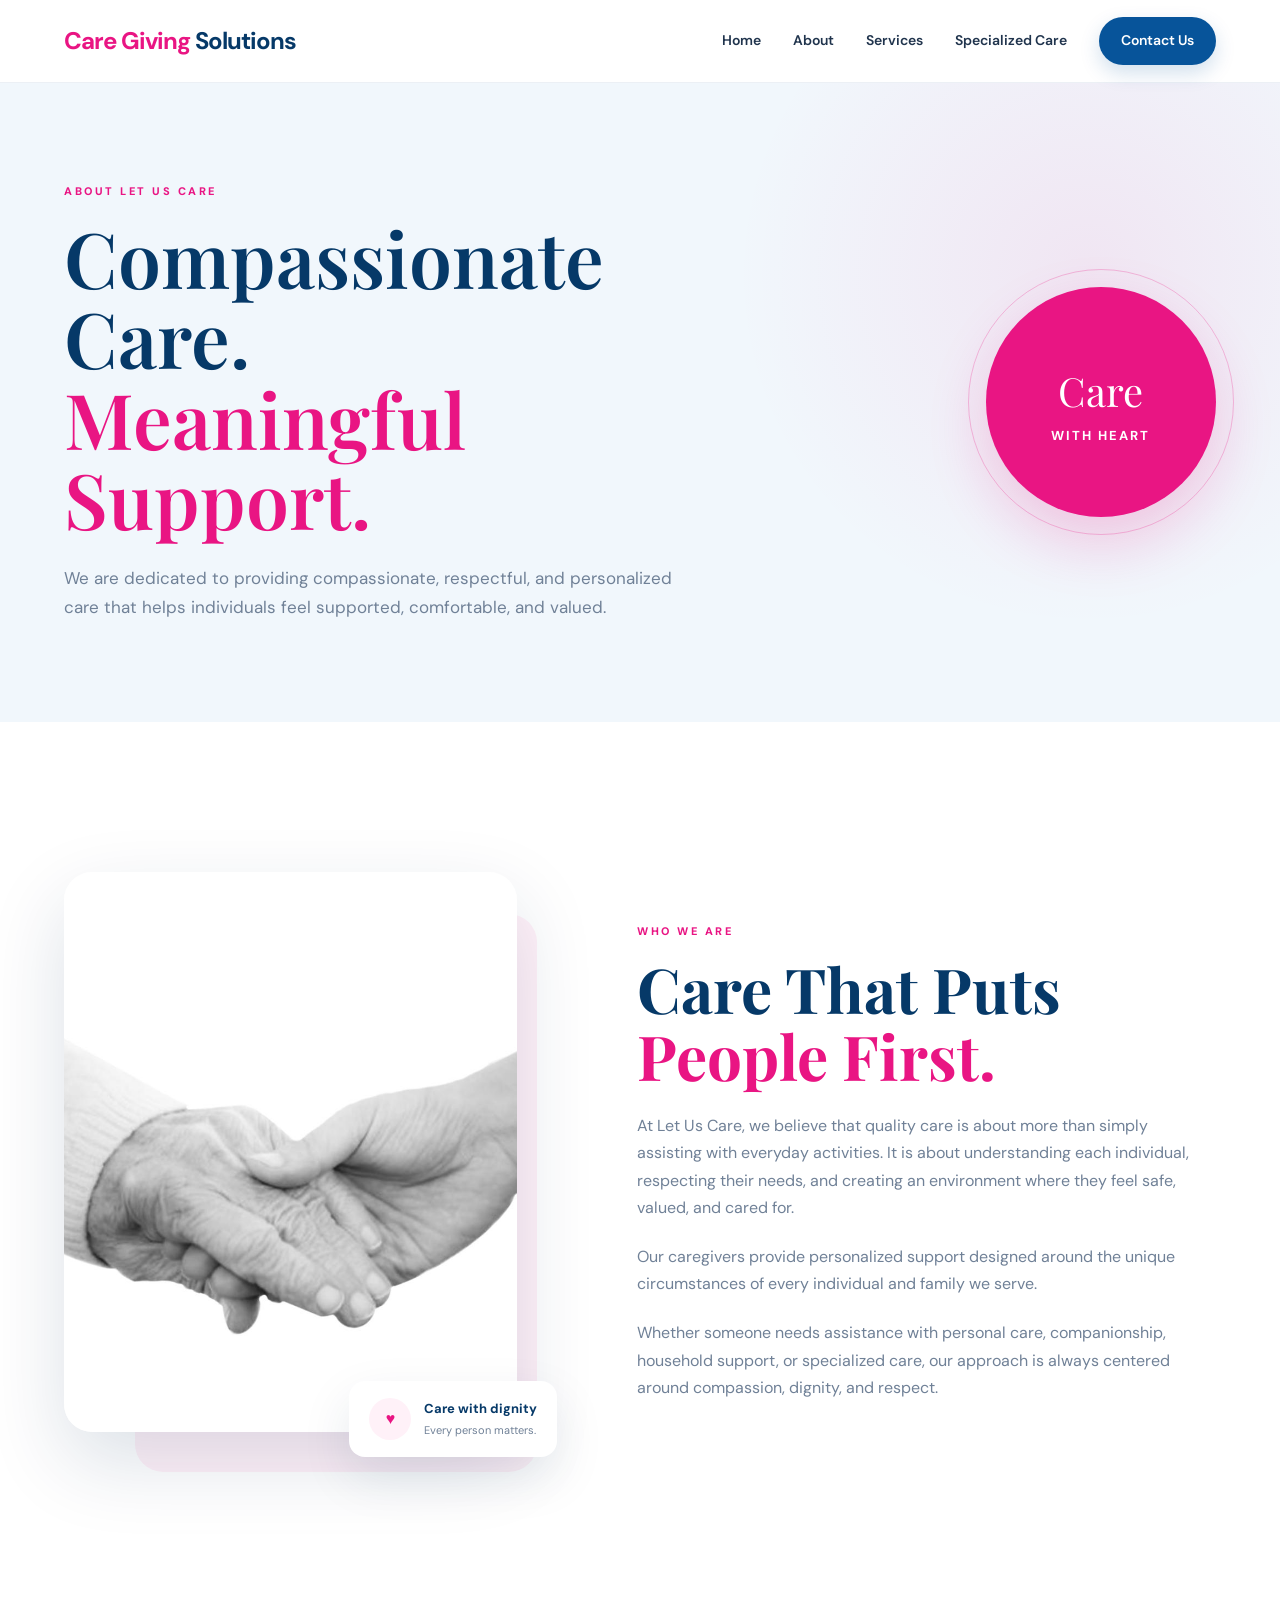
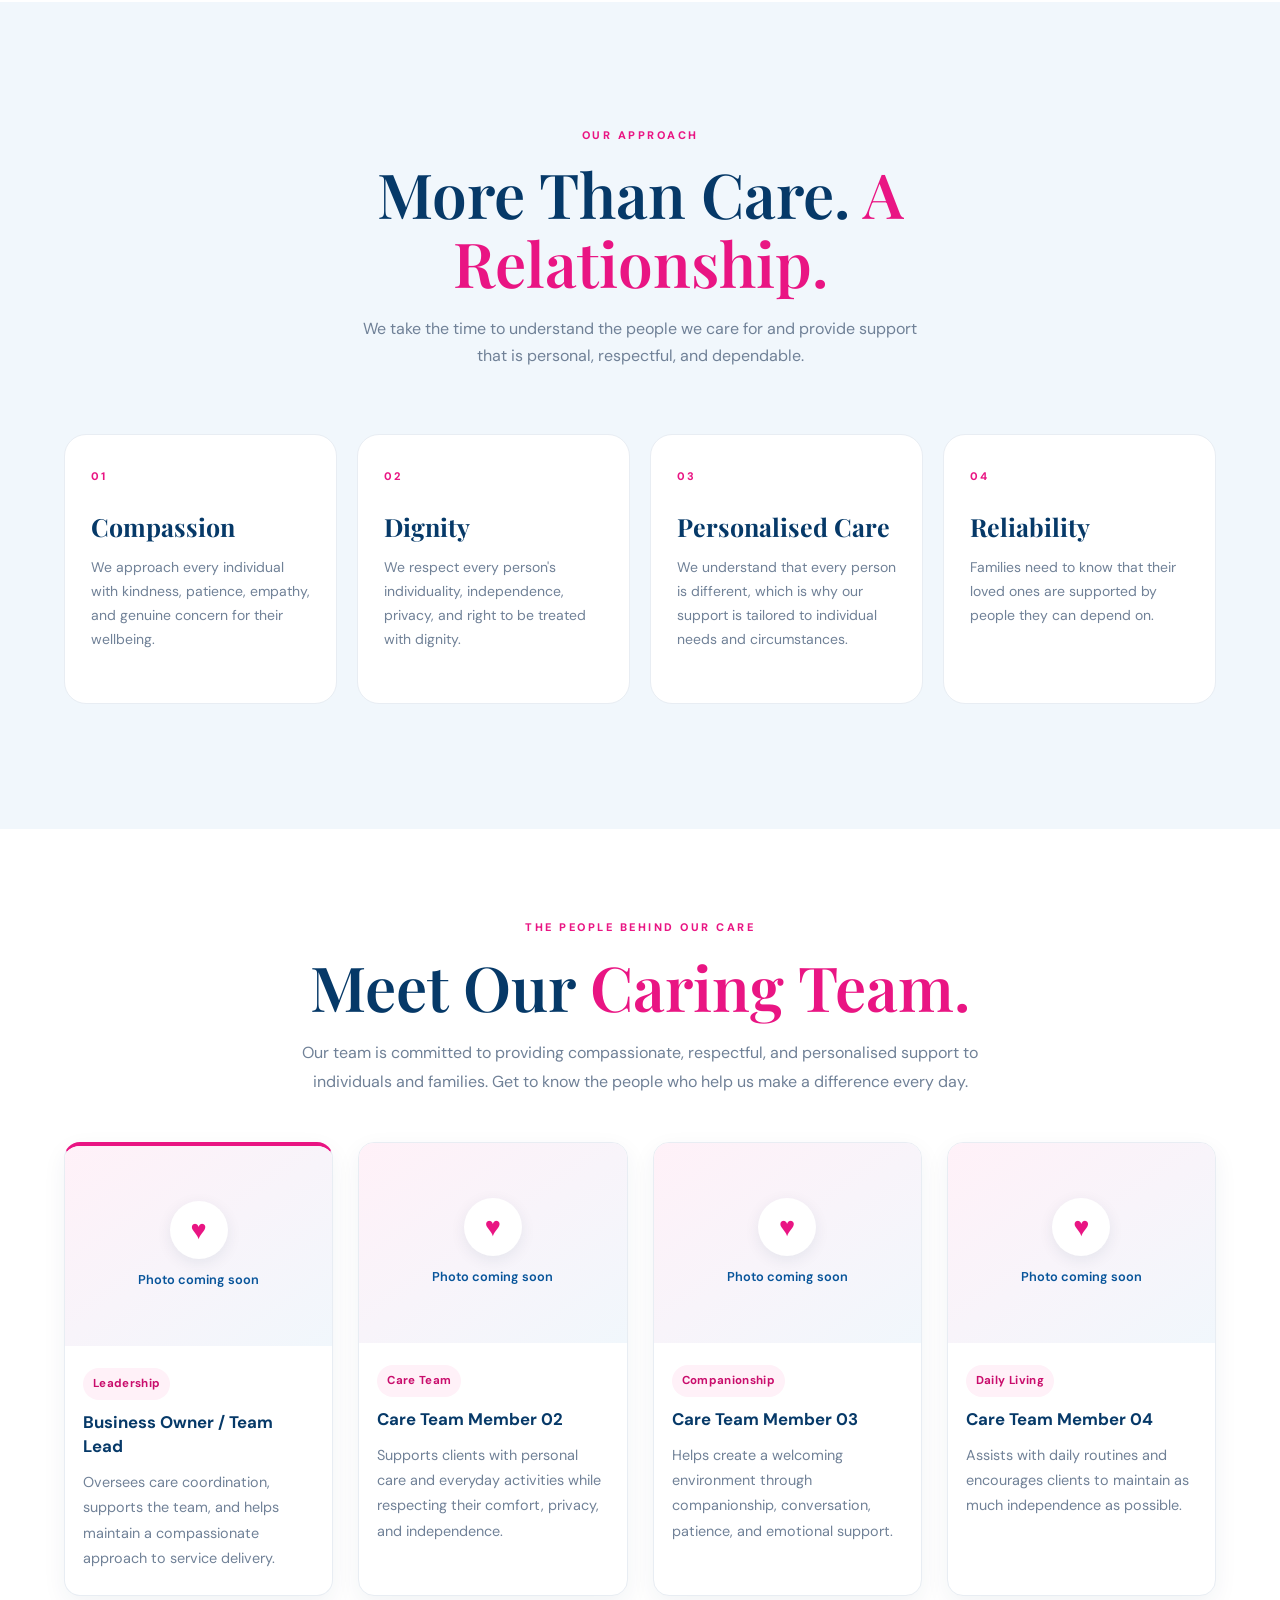
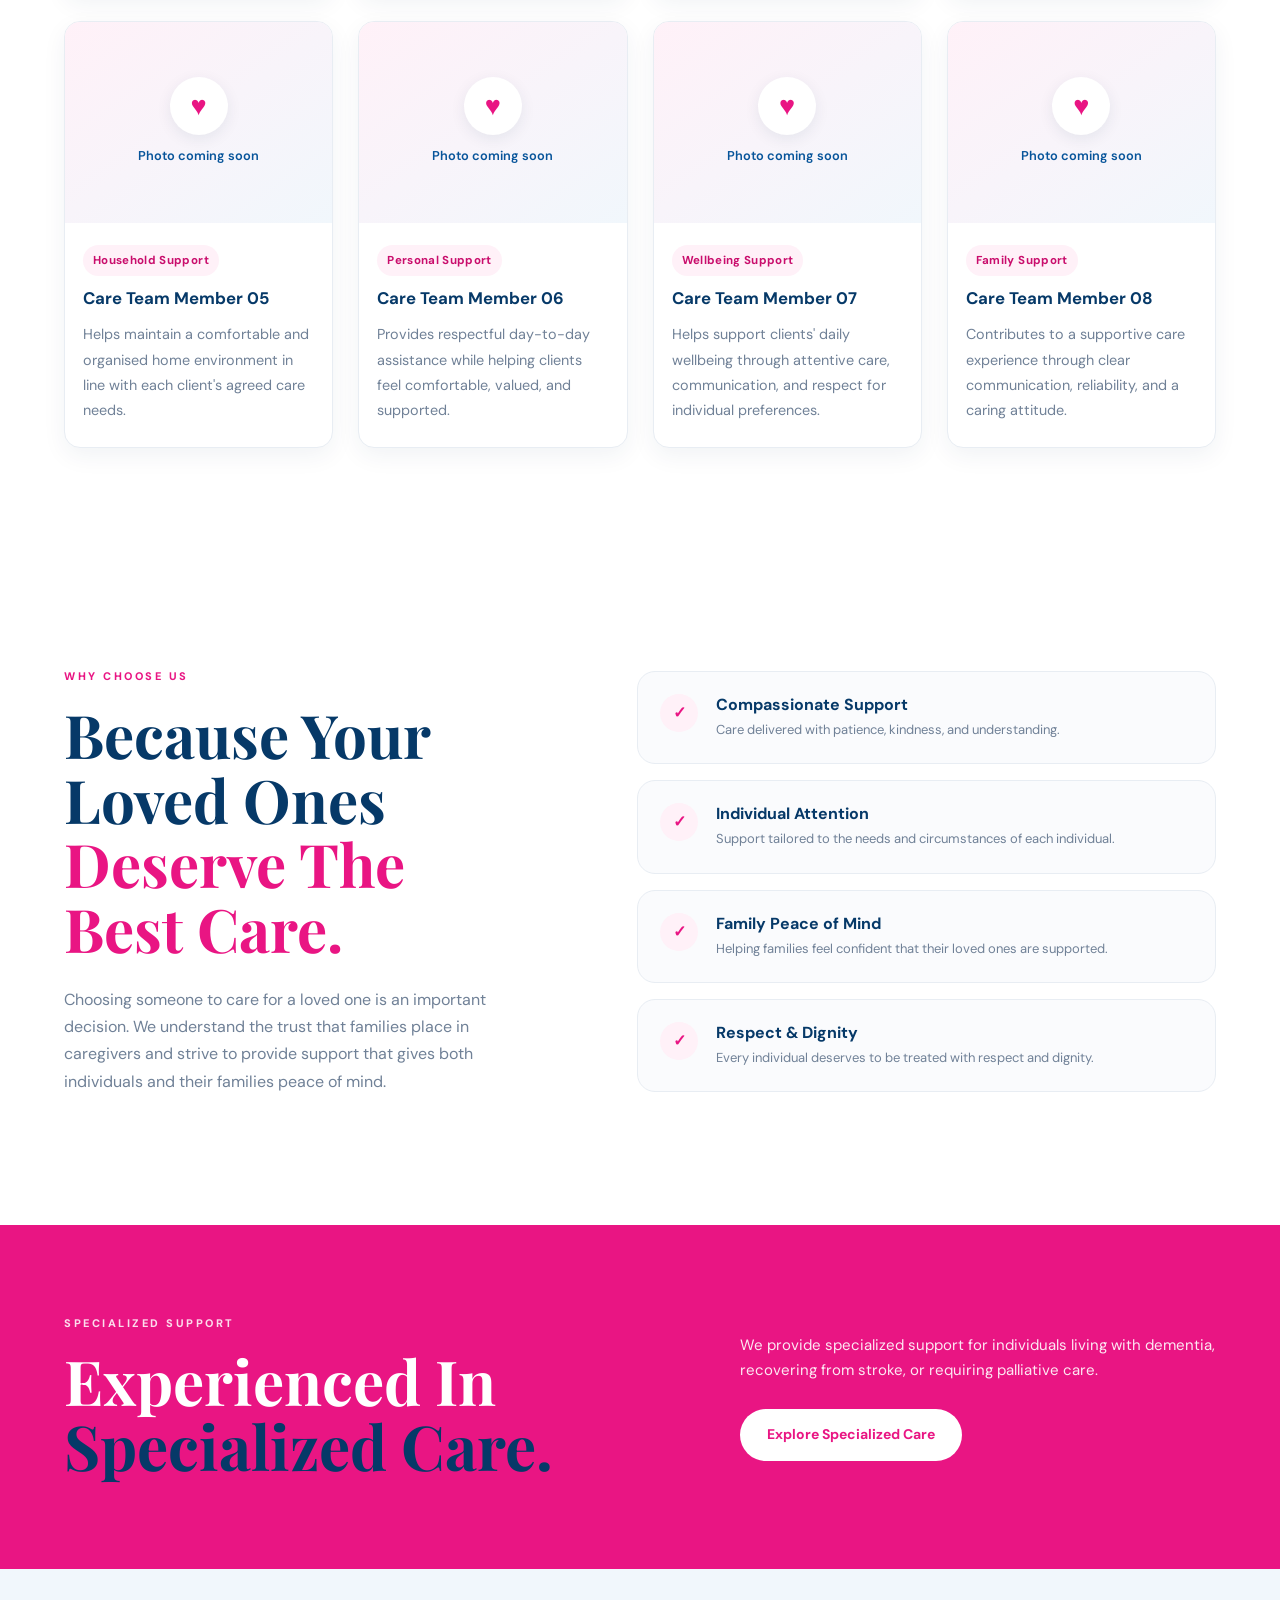
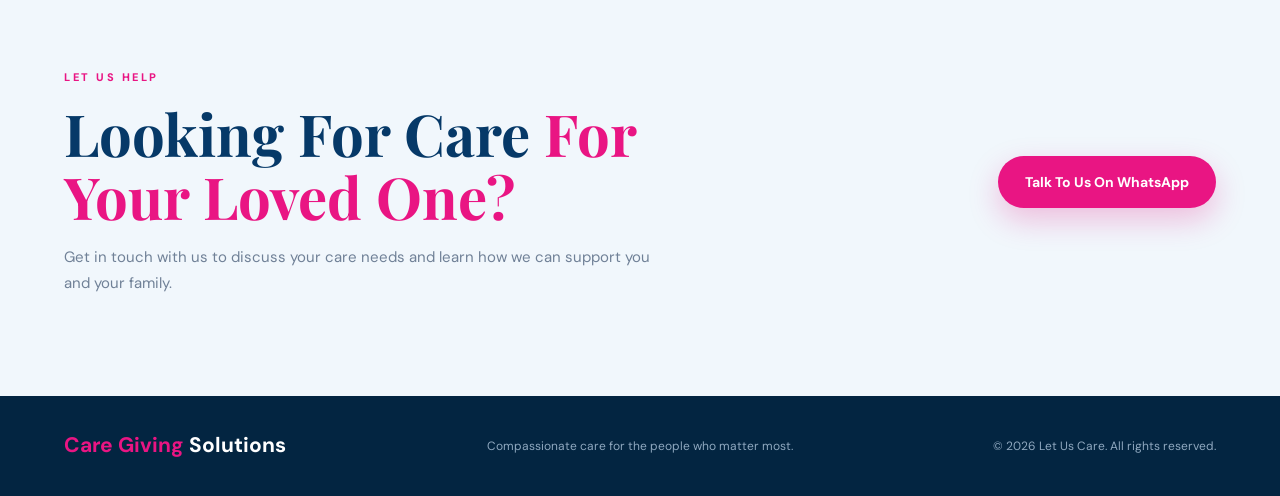
==== commit aa44d939: "about page - Team members" ====
--- a/about.html
+++ b/about.html
@@ -1,39 +1,52 @@
 <!DOCTYPE html>
-
 <html lang="en">
 
 <head>
     <meta charset="UTF-8">
     <meta name="viewport" content="width=device-width, initial-scale=1.0">
+
     <title>About Us | Let Us Care</title>
 
     <meta name="description"
         content="Learn more about Let Us Care and our compassionate approach to caregiver services in Ballito and surrounding areas.">
 
     <link rel="stylesheet" href="css/style.css">
-
 </head>
 
 <body>
+
+    <!-- Navigation -->
     <header class="navbar">
         <div class="container nav-container">
 
-            <a href="#" class="logo">
+            <a href="index.html" class="logo" aria-label="Care Giving Solutions - Home">
                 <span>Care Giving</span> Solutions
             </a>
-            <nav class="nav-links">
+
+            <nav class="nav-links" id="navLinks" aria-label="Main navigation">
                 <a href="index.html">Home</a>
-                <a href="about.html">About</a>
+                <a href="about.html" aria-current="page">About</a>
                 <a href="services.html">Services</a>
-                <a href="#specialized-care">Specialized Care</a>
-                <a href="#contact" class="nav-contact">Contact Us</a>
+                <a href="specialized-care.html">Specialized Care</a>
+                <a href="contact.html" class="nav-contact">Contact Us</a>
             </nav>
+
+            <button class="menu-toggle" id="menuToggle" type="button" aria-label="Open navigation menu"
+                aria-expanded="false" aria-controls="navLinks">
+
+                <span></span>
+                <span></span>
+                <span></span>
+
+            </button>
+
         </div>
     </header>
 
 
     <main>
 
+        <!-- About Hero -->
         <section class="page-hero">
 
             <div class="container page-hero-container">
@@ -57,9 +70,11 @@
 
                 </div>
 
-                <div class="page-hero-accent">
+                <div class="page-hero-accent" aria-label="Care with heart">
+
                     <span>Care</span>
                     <strong>With Heart</strong>
+
                 </div>
 
             </div>
@@ -67,23 +82,26 @@
         </section>
 
 
+        <!-- Our Story -->
         <section class="about-story">
 
             <div class="container about-story-container">
 
                 <div class="about-story-image">
 
-                    <div class="about-image-decoration"></div>
-
-                    <img src="images/img-4.jpeg" alt="Caregiver providing compassionate care">
+                    <div class="about-image-decoration" aria-hidden="true"></div>
+
+                    <img src="images/img-4.jpeg" alt="Caregiver providing compassionate care" loading="lazy">
 
                     <div class="about-image-card">
-                        <span>♥</span>
+
+                        <span aria-hidden="true">♥</span>
 
                         <div>
                             <strong>Care with dignity</strong>
                             <small>Every person matters.</small>
                         </div>
+
                     </div>
 
                 </div>
@@ -128,6 +146,7 @@
         </section>
 
 
+        <!-- Our Values -->
         <section class="care-approach">
 
             <div class="container">
@@ -156,13 +175,9 @@
 
                     <article class="value-card">
 
-                        <div class="value-number">
-                            01
-                        </div>
-
-                        <h3>
-                            Compassion
-                        </h3>
+                        <div class="value-number">01</div>
+
+                        <h3>Compassion</h3>
 
                         <p>
                             We approach every individual with kindness,
@@ -175,13 +190,9 @@
 
                     <article class="value-card">
 
-                        <div class="value-number">
-                            02
-                        </div>
-
-                        <h3>
-                            Dignity
-                        </h3>
+                        <div class="value-number">02</div>
+
+                        <h3>Dignity</h3>
 
                         <p>
                             We respect every person's individuality,
@@ -194,13 +205,9 @@
 
                     <article class="value-card">
 
-                        <div class="value-number">
-                            03
-                        </div>
-
-                        <h3>
-                            Personalised Care
-                        </h3>
+                        <div class="value-number">03</div>
+
+                        <h3>Personalised Care</h3>
 
                         <p>
                             We understand that every person is different,
@@ -213,13 +220,9 @@
 
                     <article class="value-card">
 
-                        <div class="value-number">
-                            04
-                        </div>
-
-                        <h3>
-                            Reliability
-                        </h3>
+                        <div class="value-number">04</div>
+
+                        <h3>Reliability</h3>
 
                         <p>
                             Families need to know that their loved ones
@@ -234,7 +237,240 @@
 
         </section>
 
-
+        <!-- Meet Our Team -->
+        <section class="team-section" id="our-team">
+        
+            <div class="container">
+        
+                <div class="section-title">
+        
+                    <p class="section-label">
+                        THE PEOPLE BEHIND OUR CARE
+                    </p>
+        
+                    <h2>
+                        Meet Our
+                        <span>Caring Team.</span>
+                    </h2>
+        
+                    <p>
+                        Our team is committed to providing compassionate,
+                        respectful, and personalised support to individuals
+                        and families. Get to know the people who help us
+                        make a difference every day.
+                    </p>
+        
+                </div>
+        
+                <div class="team-grid">
+        
+                    <!-- Team Leader -->
+                    <article class="team-card team-leader">
+        
+                        <div class="team-photo-placeholder" aria-label="Team leader photo coming soon">
+                            <span class="team-placeholder-icon" aria-hidden="true">♥</span>
+                            <span>Photo coming soon</span>
+                        </div>
+        
+                        <div class="team-info">
+        
+                            <span class="team-role">Leadership</span>
+        
+                            <h3>Business Owner / Team Lead</h3>
+        
+                            <p>
+                                Oversees care coordination, supports the team,
+                                and helps maintain a compassionate approach
+                                to service delivery.
+                            </p>
+        
+                        </div>
+        
+                    </article>
+        
+        
+                    <!-- Team Member 2 -->
+                    <article class="team-card">
+        
+                        <div class="team-photo-placeholder" aria-label="Team member photo coming soon">
+                            <span class="team-placeholder-icon" aria-hidden="true">♥</span>
+                            <span>Photo coming soon</span>
+                        </div>
+        
+                        <div class="team-info">
+        
+                            <span class="team-role">Care Team</span>
+        
+                            <h3>Care Team Member 02</h3>
+        
+                            <p>
+                                Supports clients with personal care and
+                                everyday activities while respecting their
+                                comfort, privacy, and independence.
+                            </p>
+        
+                        </div>
+        
+                    </article>
+        
+        
+                    <!-- Team Member 3 -->
+                    <article class="team-card">
+        
+                        <div class="team-photo-placeholder" aria-label="Team member photo coming soon">
+                            <span class="team-placeholder-icon" aria-hidden="true">♥</span>
+                            <span>Photo coming soon</span>
+                        </div>
+        
+                        <div class="team-info">
+        
+                            <span class="team-role">Companionship</span>
+        
+                            <h3>Care Team Member 03</h3>
+        
+                            <p>
+                                Helps create a welcoming environment through
+                                companionship, conversation, patience,
+                                and emotional support.
+                            </p>
+        
+                        </div>
+        
+                    </article>
+        
+        
+                    <!-- Team Member 4 -->
+                    <article class="team-card">
+        
+                        <div class="team-photo-placeholder" aria-label="Team member photo coming soon">
+                            <span class="team-placeholder-icon" aria-hidden="true">♥</span>
+                            <span>Photo coming soon</span>
+                        </div>
+        
+                        <div class="team-info">
+        
+                            <span class="team-role">Daily Living</span>
+        
+                            <h3>Care Team Member 04</h3>
+        
+                            <p>
+                                Assists with daily routines and encourages
+                                clients to maintain as much independence
+                                as possible.
+                            </p>
+        
+                        </div>
+        
+                    </article>
+        
+        
+                    <!-- Team Member 5 -->
+                    <article class="team-card">
+        
+                        <div class="team-photo-placeholder" aria-label="Team member photo coming soon">
+                            <span class="team-placeholder-icon" aria-hidden="true">♥</span>
+                            <span>Photo coming soon</span>
+                        </div>
+        
+                        <div class="team-info">
+        
+                            <span class="team-role">Household Support</span>
+        
+                            <h3>Care Team Member 05</h3>
+        
+                            <p>
+                                Helps maintain a comfortable and organised
+                                home environment in line with each client's
+                                agreed care needs.
+                            </p>
+        
+                        </div>
+        
+                    </article>
+        
+        
+                    <!-- Team Member 6 -->
+                    <article class="team-card">
+        
+                        <div class="team-photo-placeholder" aria-label="Team member photo coming soon">
+                            <span class="team-placeholder-icon" aria-hidden="true">♥</span>
+                            <span>Photo coming soon</span>
+                        </div>
+        
+                        <div class="team-info">
+        
+                            <span class="team-role">Personal Support</span>
+        
+                            <h3>Care Team Member 06</h3>
+        
+                            <p>
+                                Provides respectful day-to-day assistance
+                                while helping clients feel comfortable,
+                                valued, and supported.
+                            </p>
+        
+                        </div>
+        
+                    </article>
+        
+        
+                    <!-- Team Member 7 -->
+                    <article class="team-card">
+        
+                        <div class="team-photo-placeholder" aria-label="Team member photo coming soon">
+                            <span class="team-placeholder-icon" aria-hidden="true">♥</span>
+                            <span>Photo coming soon</span>
+                        </div>
+        
+                        <div class="team-info">
+        
+                            <span class="team-role">Wellbeing Support</span>
+        
+                            <h3>Care Team Member 07</h3>
+        
+                            <p>
+                                Helps support clients' daily wellbeing
+                                through attentive care, communication,
+                                and respect for individual preferences.
+                            </p>
+        
+                        </div>
+        
+                    </article>
+        
+        
+                    <!-- Team Member 8 -->
+                    <article class="team-card">
+        
+                        <div class="team-photo-placeholder" aria-label="Team member photo coming soon">
+                            <span class="team-placeholder-icon" aria-hidden="true">♥</span>
+                            <span>Photo coming soon</span>
+                        </div>
+        
+                        <div class="team-info">
+        
+                            <span class="team-role">Family Support</span>
+        
+                            <h3>Care Team Member 08</h3>
+        
+                            <p>
+                                Contributes to a supportive care experience
+                                through clear communication, reliability,
+                                and a caring attitude.
+                            </p>
+        
+                        </div>
+        
+                    </article>
+        
+                </div>
+        
+            </div>
+        
+        </section>
+
+
+        <!-- Why Choose Us -->
         <section class="why-us">
 
             <div class="container why-us-container">
@@ -265,12 +501,10 @@
 
                     <div class="benefit-item">
 
-                        <span class="benefit-check">✓</span>
+                        <span class="benefit-check" aria-hidden="true">✓</span>
 
                         <div>
-                            <h3>
-                                Compassionate Support
-                            </h3>
+                            <h3>Compassionate Support</h3>
 
                             <p>
                                 Care delivered with patience, kindness,
@@ -283,12 +517,10 @@
 
                     <div class="benefit-item">
 
-                        <span class="benefit-check">✓</span>
+                        <span class="benefit-check" aria-hidden="true">✓</span>
 
                         <div>
-                            <h3>
-                                Individual Attention
-                            </h3>
+                            <h3>Individual Attention</h3>
 
                             <p>
                                 Support tailored to the needs and
@@ -301,12 +533,10 @@
 
                     <div class="benefit-item">
 
-                        <span class="benefit-check">✓</span>
+                        <span class="benefit-check" aria-hidden="true">✓</span>
 
                         <div>
-                            <h3>
-                                Family Peace of Mind
-                            </h3>
+                            <h3>Family Peace of Mind</h3>
 
                             <p>
                                 Helping families feel confident that
@@ -319,12 +549,10 @@
 
                     <div class="benefit-item">
 
-                        <span class="benefit-check">✓</span>
+                        <span class="benefit-check" aria-hidden="true">✓</span>
 
                         <div>
-                            <h3>
-                                Respect & Dignity
-                            </h3>
+                            <h3>Respect &amp; Dignity</h3>
 
                             <p>
                                 Every individual deserves to be treated
@@ -341,6 +569,7 @@
         </section>
 
 
+        <!-- Specialized Care -->
         <section class="about-specialized">
 
             <div class="container about-specialized-container">
@@ -358,6 +587,7 @@
 
                 </div>
 
+
                 <div>
 
                     <p>
@@ -377,6 +607,7 @@
         </section>
 
 
+        <!-- Final Call to Action -->
         <section class="about-cta">
 
             <div class="container about-cta-container">
@@ -399,8 +630,10 @@
 
                 </div>
 
-                <a href="https://wa.me/277604362091" class="btn btn-primary" target="_blank" rel="noopener noreferrer">
+                <a href="https://wa.me/27734434950" class="btn btn-primary" target="_blank" rel="noopener noreferrer">
+
                     Talk To Us On WhatsApp
+
                 </a>
 
             </div>
@@ -410,6 +643,7 @@
     </main>
 
 
+    <!-- Footer -->
     <footer class="footer">
 
         <div class="container footer-container">
@@ -430,6 +664,7 @@
 
     </footer>
 
+
     <script src="js/main.js"></script>
 
 </body>
--- a/css/style.css
+++ b/css/style.css
@@ -2106,6 +2106,182 @@
     }
 }
 
+
+/* ========================================
+   MEET OUR TEAM
+======================================== */
+
+.team-section {
+    padding: 90px 0;
+    background: var(--white, #ffffff);
+}
+
+.team-section .section-title {
+    max-width: 760px;
+    margin: 0 auto 45px;
+    text-align: center;
+}
+
+.team-section .section-title h2 {
+    margin-bottom: 18px;
+}
+
+.team-section .section-title h2 span {
+    color: var(--pink, #e91583);
+}
+
+.team-section .section-title > p:last-child {
+    max-width: 680px;
+    margin-left: auto;
+    margin-right: auto;
+    line-height: 1.8;
+    color: var(--muted, #708197);
+}
+
+.team-grid {
+    display: grid;
+    grid-template-columns: repeat(4, minmax(0, 1fr));
+    gap: 25px;
+    align-items: stretch;
+}
+
+.team-card {
+    min-width: 0;
+    overflow: hidden;
+    background: var(--white, #ffffff);
+    border: 1px solid #e8edf3;
+    border-radius: 16px;
+    box-shadow: 0 8px 25px rgba(4, 45, 82, 0.06);
+    transition: transform 0.25s ease, box-shadow 0.25s ease;
+}
+
+.team-card:hover {
+    transform: translateY(-5px);
+    box-shadow: 0 14px 32px rgba(4, 45, 82, 0.12);
+}
+
+.team-photo-placeholder {
+    min-height: 190px;
+    aspect-ratio: 4 / 3;
+    display: flex;
+    flex-direction: column;
+    align-items: center;
+    justify-content: center;
+    gap: 10px;
+    padding: 15px;
+    text-align: center;
+    color: var(--blue, #07549a);
+    background: linear-gradient(
+        145deg,
+        var(--pink-soft, #fff1f8),
+        var(--blue-soft, #f1f7fc)
+    );
+    font-size: 0.8rem;
+    font-weight: 600;
+}
+
+.team-placeholder-icon {
+    display: flex;
+    align-items: center;
+    justify-content: center;
+    width: 58px;
+    height: 58px;
+    border-radius: 50%;
+    background: var(--white, #ffffff);
+    color: var(--pink, #e91583);
+    font-size: 1.7rem;
+    box-shadow: 0 4px 15px rgba(4, 45, 82, 0.08);
+}
+
+.team-info {
+    padding: 22px 18px 24px;
+}
+
+.team-role {
+    display: inline-block;
+    margin-bottom: 10px;
+    padding: 6px 10px;
+    border-radius: 20px;
+    background: var(--pink-soft, #fff1f8);
+    color: var(--pink-dark, #c90d6c);
+    font-size: 0.72rem;
+    font-weight: 700;
+    letter-spacing: 0.03em;
+}
+
+.team-info h3 {
+    margin: 0 0 12px;
+    color: var(--blue-dark, #063968);
+    font-size: 1.05rem;
+    line-height: 1.45;
+    overflow-wrap: anywhere;
+}
+
+.team-info p {
+    margin: 0;
+    color: var(--muted, #708197);
+    font-size: 0.9rem;
+    line-height: 1.75;
+}
+
+/* Highlight the team leader */
+.team-leader {
+    border-top: 4px solid var(--pink, #e91583);
+}
+
+/* Tablet */
+@media (max-width: 1000px) {
+    .team-grid {
+        grid-template-columns: repeat(2, minmax(0, 1fr));
+        gap: 22px;
+    }
+
+    .team-photo-placeholder {
+        min-height: 180px;
+    }
+}
+
+/* Mobile */
+@media (max-width: 600px) {
+    .team-section {
+        padding: 60px 0;
+    }
+
+    .team-section .section-title {
+        margin-bottom: 30px;
+    }
+
+    .team-grid {
+        grid-template-columns: 1fr;
+        gap: 20px;
+        max-width: 420px;
+        margin: 0 auto;
+    }
+
+    .team-photo-placeholder {
+        min-height: 200px;
+    }
+
+    .team-info {
+        padding: 20px;
+    }
+
+    .team-card:hover {
+        transform: none;
+    }
+}
+
+@media (prefers-reduced-motion: reduce) {
+    .team-card {
+        transition: none;
+    }
+
+    .team-card:hover {
+        transform: none;
+    }
+}
+
+
 /* =========================================================
    19. REDUCED MOTION ACCESSIBILITY
 ========================================================= */
@@ -2122,4 +2298,4 @@
         animation-duration: 0.01ms !important;
         animation-iteration-count: 1 !important;
     }
-}+}
